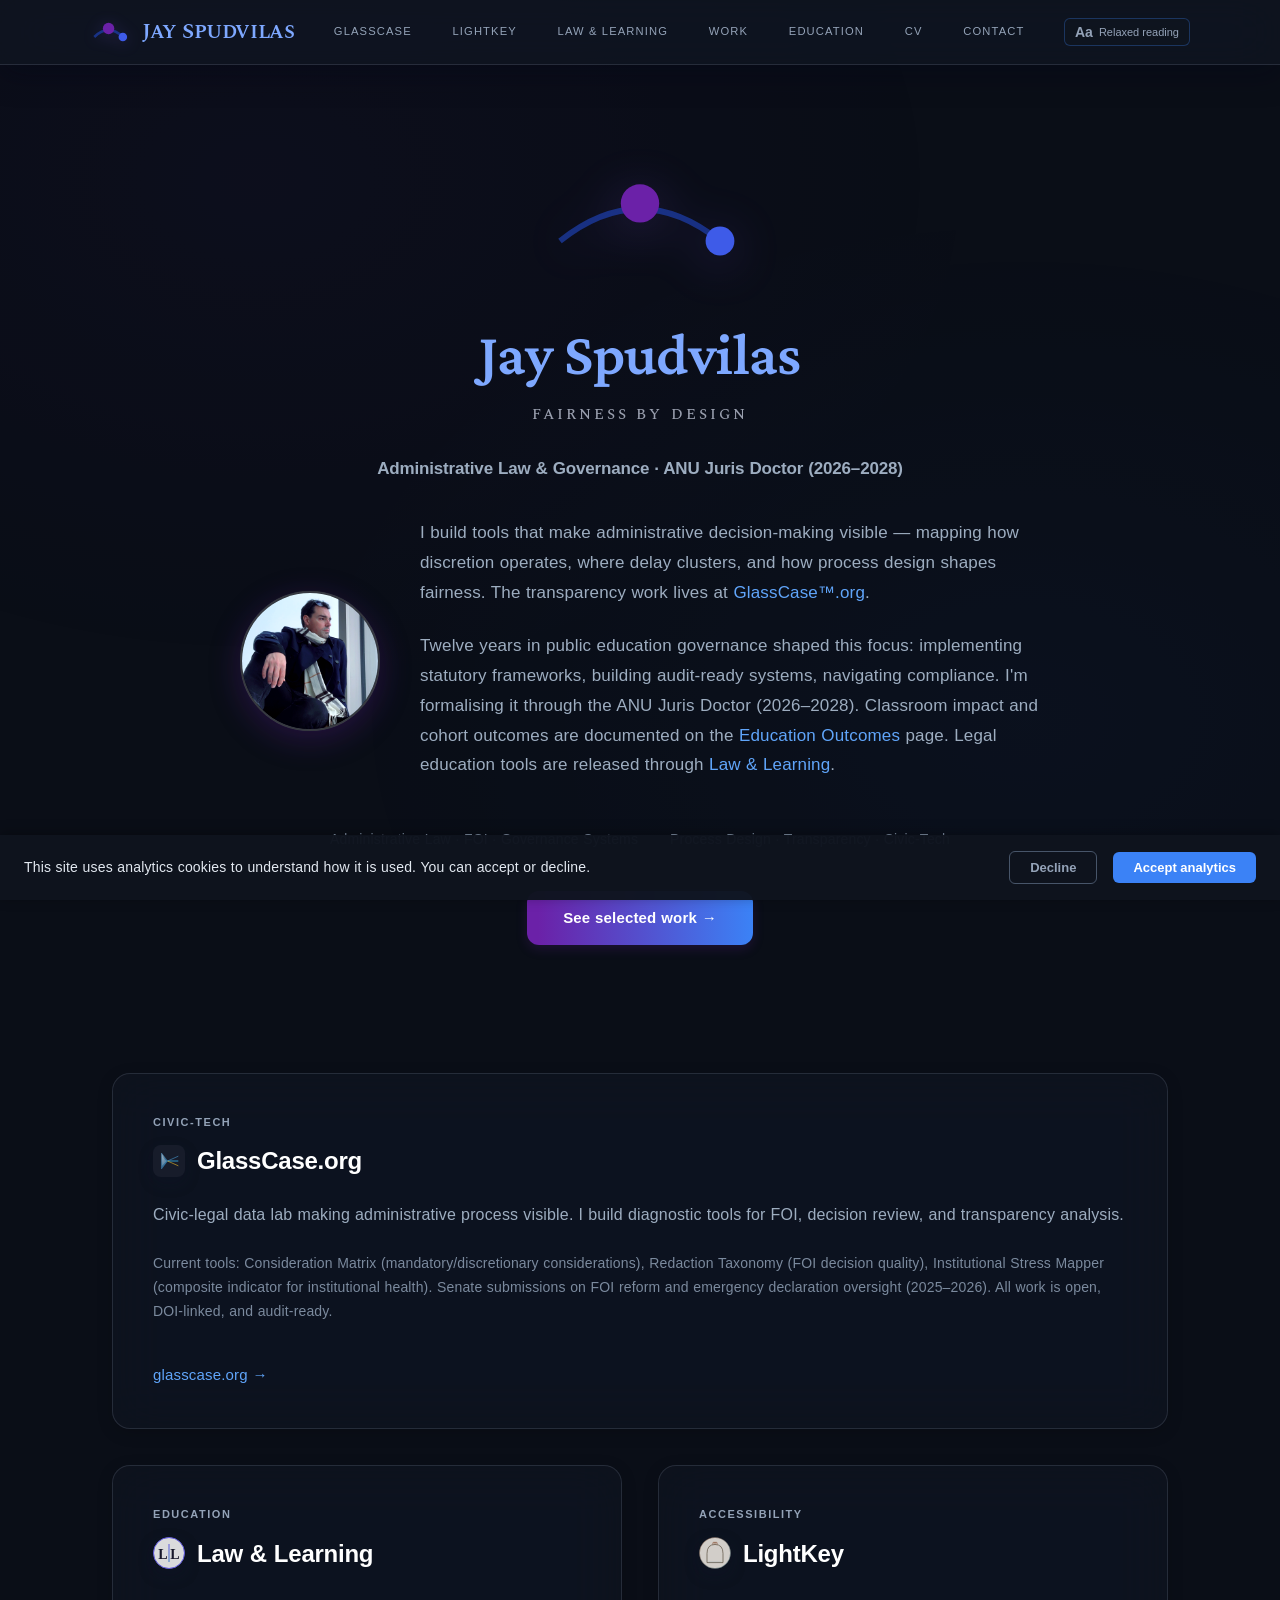
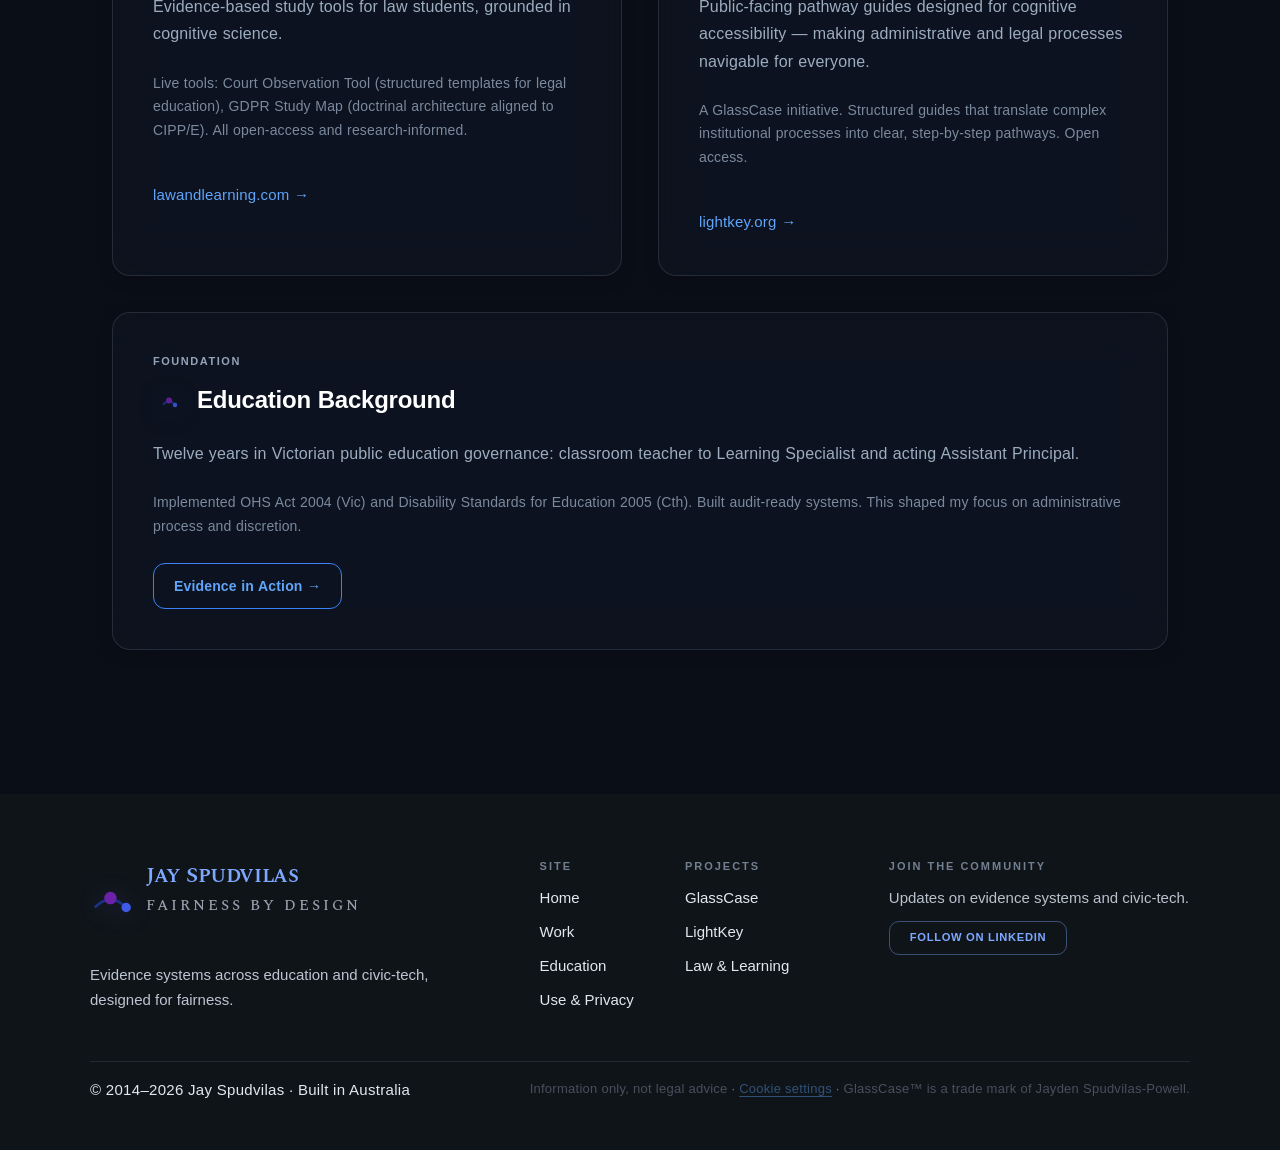
==== index.html @ 3492f4f1 "Add CV page with downloadable PDF New /cv/ page — dark, brand-matched: profile, capability chips, se" ====
<!DOCTYPE html>
<html lang="en-AU">
<head>
<script src="/js/consent-gate.js" defer></script>
<meta charset="UTF-8">
  <meta name="viewport" content="width=device-width, initial-scale=1.0">
  <title>Jay Spudvilas | Fairness by Design</title>
  <meta name="description" content="Jay Spudvilas — Administrative law and governance practitioner. Founder of GlassCase.org and Law & Learning. ANU JD (2026–2028). ORCID 0009-0000-0945-0380.">
  <meta name="keywords" content="Jay Spudvilas, Jayden Spudvilas-Powell, Jayden Leigh Spudvilas-Powell, education leadership, instructional leadership, governance, policy design, administrative law, information law, freedom of information, FOI, evidence systems, GlassCase, Law and Learning, LightKey, ANU JD, Victorian teacher, education reform, compliance systems, public sector integrity, policy implementation, regulatory compliance, legal education, legal design, accountability frameworks, Consideration Matrix, Redaction Taxonomy, Institutional Stress Mapper, Court Observation Tool">
  <meta name="author" content="Jay Spudvilas (Jayden Spudvilas-Powell)">
  <link rel="canonical" href="https://jayspudvilas.com/">
  <meta name="robots" content="index,follow,max-image-preview:large,max-snippet:-1,max-video-preview:-1">
  <link rel="icon" type="image/svg+xml" href="/favicon.svg">
  
  <!-- Open Graph -->
  <meta property="og:type" content="profile">
  <meta property="og:url" content="https://jayspudvilas.com/">
  <meta property="og:title" content="Jay Spudvilas | Fairness by Design">
  <meta property="og:description" content="Administrative law and governance practitioner. Founder of GlassCase.org and Law & Learning. ANU JD (2026–2028).">
  <meta property="og:site_name" content="Jay Spudvilas">
  <meta property="og:locale" content="en_AU">
  <meta property="og:image" content="https://jayspudvilas.com/og-image.png">
  <meta property="og:image:width" content="1200">
  <meta property="og:image:height" content="630">
  <meta property="og:image:alt" content="Jay Spudvilas | Fairness by Design">
  
  <!-- Twitter Card -->
  <meta name="twitter:card" content="summary_large_image">
  <meta name="twitter:url" content="https://jayspudvilas.com/">
  <meta name="twitter:title" content="Jay Spudvilas | Fairness by Design">
  <meta name="twitter:description" content="Administrative law and governance practitioner. Founder of GlassCase.org and Law & Learning. ANU JD (2026–2028).">
  <meta name="twitter:image" content="https://jayspudvilas.com/og-image.png">
  <meta name="twitter:image:alt" content="Jay Spudvilas | Fairness by Design">
  
  <!-- Identity links -->
  <link rel="me" href="https://linkedin.com/in/jayspudvilas">
  <link rel="me" href="https://orcid.org/0009-0000-0945-0380">
  <link rel="me" href="https://github.com/nuncprotunc">
  <link rel="me" href="https://glasscase.org/">
  <link rel="me" href="https://lawandlearning.com/">
  <link rel="me" href="https://lightkey.org/">
  <link rel="me" href="https://bsky.app/profile/glasscase.org">
  <link rel="me" href="https://substack.com/@glasscase">
  <link rel="me" href="https://glasscase.substack.com/">
  
  <!-- Crimson Pro (headings) + Spectral SC (brand mark) -->
  <link rel="preconnect" href="https://fonts.gstatic.com" crossorigin>
  <link rel="preconnect" href="https://fonts.googleapis.com">
  <link rel="preload" as="style" href="https://fonts.googleapis.com/css2?family=Crimson+Pro:wght@500;600;700&display=swap">
  <link rel="stylesheet" href="https://fonts.googleapis.com/css2?family=Crimson+Pro:wght@500;600;700&display=swap" media="print" onload="this.media='all'">
  <noscript><link rel="stylesheet" href="https://fonts.googleapis.com/css2?family=Crimson+Pro:wght@500;600;700&display=swap"></noscript>
  <link rel="preload" as="style" href="https://fonts.googleapis.com/css2?family=Spectral+SC:wght@500;600&display=swap">
  <link rel="stylesheet" href="https://fonts.googleapis.com/css2?family=Spectral+SC:wght@500;600&display=swap" media="print" onload="this.media='all'">
  <noscript><link rel="stylesheet" href="https://fonts.googleapis.com/css2?family=Spectral+SC:wght@500;600&display=swap"></noscript>
  <link rel="stylesheet" href="/css/style.css?v=2026-03-02">
  
  <!-- Structured Data (JSON-LD) -->
  <script type="application/ld+json">
  {
    "@context": "https://schema.org",
    "@type": "Person",
    "name": "Jay Spudvilas",
    "alternateName": ["Jayden Spudvilas-Powell", "Jayden Leigh Spudvilas-Powell"],
    "url": "https://jayspudvilas.com/",
    "email": "jay@jayspudvilas.com",
    "jobTitle": "Administrative Law & Governance Practitioner",
    "description": "Administrative law and governance practitioner. Founder of GlassCase.org (civic transparency tools) and Law & Learning. ANU JD (2026–2028). Twelve years in public education governance.",
    "sameAs": [
      "https://linkedin.com/in/jayspudvilas",
      "https://orcid.org/0009-0000-0945-0380",
      "https://github.com/nuncprotunc",
      "https://glasscase.org/",
      "https://lawandlearning.com/",
      "https://lightkey.org/",
      "https://bsky.app/profile/glasscase.org",
      "https://substack.com/@glasscase",
      "https://glasscase.substack.com/"
    ],
    "alumniOf": {
      "@type": "EducationalOrganization",
      "name": "Australian National University",
      "sameAs": "https://www.anu.edu.au/"
    },
    "knowsAbout": ["Administrative Law", "Information Law", "Freedom of Information", "Education Policy", "Governance and Regulation", "Public Sector Integrity", "Policy Implementation", "Evidence Systems", "Instructional Leadership", "Regulatory Compliance", "Civic Technology", "Legal Education", "Legal Design", "Accountability Frameworks"]
  }
  </script>
  <script type="application/ld+json">
  {
    "@context": "https://schema.org",
    "@graph": [
      {
        "@type": "WebSite",
        "@id": "https://jayspudvilas.com/#website",
        "url": "https://jayspudvilas.com/",
        "name": "Jay Spudvilas",
        "inLanguage": "en-AU"
      },
      {
        "@type": "WebPage",
        "@id": "https://jayspudvilas.com/#webpage",
        "url": "https://jayspudvilas.com/",
        "name": "Jay Spudvilas | Fairness by Design",
        "description": "Jay Spudvilas (Jayden Spudvilas-Powell) — administrative law and governance practitioner. Founder of GlassCase and Law & Learning.",
        "isPartOf": {
          "@id": "https://jayspudvilas.com/#website"
        },
        "inLanguage": "en-AU",
        "about": {
          "@type": "Person",
          "name": "Jay Spudvilas",
          "alternateName": ["Jayden Spudvilas-Powell", "Jayden Leigh Spudvilas-Powell"],
          "url": "https://jayspudvilas.com/"
        }
      }
    ]
  }
  </script>
  
  <style>
    :root {
      color-scheme: dark;
      
      /* Premium colour palette */
      --purple-deep: #6b21a8;
      --purple-medium: #8b5cf6;
      --purple-light: #a78bfa;
      --purple-muted: #c4b5fd;
      --purple-glow: rgba(139, 92, 246, 0.24);

      --blue-deep: #1e40af;
      --blue-medium: #3b82f6;
      --blue-bright: #60a5fa;
      --blue-light: #93c5fd;
      --blue-glow: rgba(59, 130, 246, 0.18);

      /* Soft serif for display headings; body stays Inter */
      --font-display: 'Crimson Pro', Georgia, 'Times New Roman', serif;
      
      --bg-base: #0a0e17;
      --bg-elevated: #0f1419;
      --bg-card: #111621;
      --bg-glass: rgba(17, 22, 33, 0.6);
      
      --text-primary: #f8fafc;
      --text-secondary: #e2e8f0;
      --text-tertiary: #cbd5e1;
      --text-muted: #94a3b8;
      
      --gradient-primary: linear-gradient(135deg, #6b21a8 0%, #3b82f6 100%);
      --gradient-mesh: radial-gradient(ellipse at 20% 20%, rgba(107, 33, 168, 0.07) 0%, transparent 50%),
                       radial-gradient(ellipse at 80% 80%, rgba(59, 130, 246, 0.06) 0%, transparent 50%);
      
      --shadow-sm: 0 2px 8px rgba(0, 0, 0, 0.12);
      --shadow-md: 0 4px 16px rgba(0, 0, 0, 0.16);
      --shadow-lg: 0 8px 32px rgba(0, 0, 0, 0.24);
      --shadow-xl: 0 16px 48px rgba(0, 0, 0, 0.32);
      
      --transition-swift: 150ms cubic-bezier(0.4, 0, 0.2, 1);
      --transition-smooth: 250ms cubic-bezier(0.4, 0, 0.2, 1);
      --transition-elegant: 400ms cubic-bezier(0.4, 0, 0.2, 1);

      --space-xs: 0.5rem;
      --space-sm: 0.75rem;
      --space-md: 1rem;
      --space-lg: 1.5rem;
      --space-xl: 2rem;
      --space-2xl: 3rem;
      --space-3xl: 4rem;

      --border-medium: 1px solid rgba(148, 163, 184, 0.18);
      
      /* Reading mode variables */
      --lh-body: 1.6;
      --ls-body: 0.01em;
      --ws-body: 0.03em;
    }
    
    body.reading-relaxed {
      --lh-body: 2.2;
      --ls-body: 0.08em;
      --ws-body: 0.12em;
    }

    * {
      margin: 0;
      padding: 0;
      box-sizing: border-box;
    }

    html {
      scroll-behavior: smooth;
    }

    body {
      font-family: Inter, -apple-system, BlinkMacSystemFont, sans-serif;
      background: var(--bg-base);
      color: var(--text-primary);
      line-height: var(--lh-body);
      letter-spacing: var(--ls-body);
      word-spacing: var(--ws-body);
      position: relative;
      overflow-x: hidden;
      transition: line-height 0.3s ease, letter-spacing 0.3s ease, word-spacing 0.3s ease;
    }

    a {
      color: var(--blue-bright);
      text-decoration: underline;
      text-decoration-color: transparent;
      text-decoration-thickness: 1px;
      text-underline-offset: 3px;
      transition: all var(--transition-smooth);
      text-decoration-skip-ink: auto;
    }

    a:hover {
      color: var(--blue-light);
      text-decoration-color: var(--blue-bright);
    }

    /* Static gradient mesh background — calm, no motion */
    body::before {
      content: '';
      position: fixed;
      top: 0;
      left: 0;
      right: 0;
      bottom: 0;
      background: var(--gradient-mesh);
      opacity: 0.55;
      pointer-events: none;
      z-index: -1;
    }

    .header {
      padding: var(--space-sm) var(--space-lg);
      background: rgba(17, 22, 33, 0.75);
      -webkit-backdrop-filter: blur(24px) saturate(180%);
      backdrop-filter: blur(24px) saturate(180%);
      border-bottom: var(--border-medium);
      position: sticky;
      top: 0;
      z-index: 100;
      box-shadow: 0 10px 30px rgba(2, 6, 23, 0.35);
      animation: slideDown var(--transition-elegant);
    }

    .header-inner {
      max-width: 1100px;
      margin: 0 auto;
      display: flex;
      flex-wrap: wrap;
      align-items: center;
      justify-content: space-between;
      gap: var(--space-sm);
      row-gap: var(--space-sm);
    }

    @keyframes slideDown {
      from { transform: translateY(-100%); opacity: 0; }
      to { transform: translateY(0); opacity: 1; }
    }

    .logo-area {
      display: flex;
      align-items: center;
      gap: var(--space-sm);
    }

    .logo-link {
      display: inline-flex;
      align-items: center;
      gap: var(--space-sm);
      text-decoration: none;
      color: inherit;
    }

    .logo-area svg {
      width: 40px;
      height: 40px;
      filter: drop-shadow(0 2px 8px var(--purple-glow));
      transition: transform var(--transition-smooth);
    }

    .logo-area:hover svg {
      transform: scale(1.05) rotate(5deg);
    }

    .logo-text {
      font-family: 'Spectral SC', 'Spectral', Georgia, serif;
      font-size: 1.375rem;
      font-style: normal;
      font-weight: 600;
      color: #7EA8FF;
      letter-spacing: -0.02em;
    }

    .global-nav {
      display: flex;
      align-items: center;
      justify-content: flex-end;
      gap: clamp(0.5rem, 2vw, 1.25rem);
      font-size: clamp(0.72rem, 2.8vw, 0.875rem);
      letter-spacing: 0.08em;
      text-transform: uppercase;
    }

    .global-nav__link {
      position: relative;
      color: var(--text-muted);
      text-decoration: none;
      padding: 0.35rem 0.65rem;
      font-size: 0.7rem;
      border-radius: var(--radius-sm);
      transition: all var(--transition-swift);
      white-space: nowrap;
    }

    .global-nav__link:hover {
      color: var(--text-secondary);
      background: rgba(59, 130, 246, 0.08);
      text-decoration: none;
    }

    .global-nav__link[aria-current="page"],
    .global-nav__link--active {
      color: var(--text-primary);
      background: rgba(59, 130, 246, 0.12);
      border-bottom: 2px solid var(--blue-medium);
      padding-bottom: 0.25rem;
    }

    /* Relaxed reading toggle button */
    .js-reading-toggle {
      display: flex;
      align-items: center;
      gap: 6px;
      font-family: Inter, -apple-system, BlinkMacSystemFont, sans-serif;
      font-size: 11px;
      font-weight: 500;
      color: var(--text-muted);
      background: rgba(17, 22, 33, 0.6);
      border: 1px solid rgba(59, 130, 246, 0.3);
      border-radius: 6px;
      padding: 5px 10px;
      cursor: pointer;
      transition: border-color 0.2s ease, color 0.2s ease, background 0.2s ease;
      white-space: nowrap;
    }

    .js-reading-toggle:hover {
      border-color: var(--blue-medium);
      color: var(--blue-bright);
      background: rgba(59, 130, 246, 0.1);
    }

    .js-reading-toggle:focus-visible {
      outline: 2px solid var(--blue-medium);
      outline-offset: 2px;
    }

    .js-reading-toggle[aria-pressed="true"] {
      background: rgba(59, 130, 246, 0.15);
      border-color: var(--blue-medium);
      color: var(--blue-light);
    }

    .js-reading-toggle .toggle-icon {
      font-size: 14px;
      font-weight: 600;
    }

    /* Mobile hamburger menu */
    .mobile-menu-button {
      display: none;
    }

    @media (max-width: 720px) {
      .header {
        padding: var(--space-sm) var(--space-md);
      }

      .header-inner {
        flex-direction: row;
        align-items: center;
        justify-content: space-between;
        gap: var(--space-sm);
      }

      .logo-area {
        justify-content: flex-start;
      }
      
      .js-reading-toggle {
        display: none !important;
      }

      .mobile-menu-button {
        display: flex;
        flex-direction: column;
        justify-content: space-around;
        width: 24px;
        height: 24px;
        background: transparent;
        border: none;
        cursor: pointer;
        padding: 0;
        z-index: 101;
      }

      .mobile-menu-button span {
        width: 24px;
        height: 2px;
        background: #7B8A9E;
        border-radius: 2px;
        transition: all 0.3s ease;
        transform-origin: center;
      }

      .mobile-menu-button[aria-expanded="true"] span:nth-child(1) {
        transform: rotate(45deg) translate(5px, 5px);
      }

      .mobile-menu-button[aria-expanded="true"] span:nth-child(2) {
        opacity: 0;
      }

      .mobile-menu-button[aria-expanded="true"] span:nth-child(3) {
        transform: rotate(-45deg) translate(7px, -6px);
      }

      .global-nav {
        display: none !important;
      }

      .mobile-menu {
        position: fixed;
        top: 0;
        left: -320px;
        width: 300px;
        height: 100vh;
        background: #0f172a;
        border-right: 1px solid rgba(59, 130, 246, 0.25);
        box-shadow: 4px 0 24px rgba(0, 0, 0, 0.4);
        transition: left 0.3s cubic-bezier(0.4, 0, 0.2, 1);
        z-index: 100;
        padding: 80px 32px 32px;
        overflow-y: auto;
      }

      .mobile-menu::before {
        content: '';
        position: absolute;
        top: 0;
        left: 0;
        right: 0;
        bottom: 0;
        background: linear-gradient(135deg, rgba(107, 33, 168, 0.06) 0%, transparent 50%, rgba(59, 130, 246, 0.04) 100%);
        pointer-events: none;
      }

      .mobile-menu::after {
        content: '';
        position: absolute;
        top: 0;
        right: 0;
        width: 1px;
        height: 100%;
        background: linear-gradient(180deg, #60a5fa 0%, transparent 50%, #60a5fa 100%);
        opacity: 0.3;
      }

      .mobile-menu.active {
        left: 0;
      }

      .mobile-menu-header {
        margin-bottom: 2rem;
        padding-bottom: 1.5rem;
        text-align: center;
      }

      .mobile-menu-title {
        font-family: 'Spectral SC', 'Spectral', Georgia, serif;
        font-size: 1.75rem;
        color: #8093FF;
        margin: 0 0 0.5rem 0;
        text-shadow: 0 2px 8px rgba(96, 165, 250, 0.3);
        text-align: center;
      }

      .mobile-menu-subtitle {
        font-family: 'Spectral SC', 'Spectral', Georgia, serif;
        font-size: 0.75rem;
        color: #B3B9C9;
        font-weight: 500;
        letter-spacing: 0.24em;
        text-transform: uppercase;
        margin: 0;
        text-align: center;
      }

      .mobile-menu nav {
        display: flex;
        flex-direction: column;
        gap: 0.75rem;
      }

      .mobile-menu a {
        color: #E8F4F8;
        text-decoration: none;
        font-size: 1rem;
        font-weight: 500;
        padding: 1rem 1.25rem 1rem 2.25rem;
        border-radius: 12px;
        transition: all 0.3s cubic-bezier(0.4, 0, 0.2, 1);
        position: relative;
        overflow: hidden;
        border: 1px solid transparent;
      }

      .mobile-menu a:hover {
        color: #60a5fa;
        background: rgba(59, 130, 246, 0.12);
        transform: translateX(8px);
        border-color: rgba(59, 130, 246, 0.3);
        box-shadow: 0 4px 12px rgba(96, 165, 250, 0.2);
      }

      .mobile-menu a.active {
        background: transparent;
        color: #60a5fa;
        border-color: transparent;
        box-shadow: none;
      }

      .mobile-menu a.active::after {
        content: '▶';
        position: absolute;
        left: 0.9rem;
        top: 50%;
        transform: translateY(-50%);
        font-size: 0.75rem;
        color: #60a5fa;
        opacity: 0.9;
      }

      .mobile-menu-overlay {
        position: fixed;
        top: 0;
        left: 0;
        width: 100vw;
        height: 100vh;
        background: rgba(0, 0, 0, 0.6);
        -webkit-backdrop-filter: blur(4px);
        backdrop-filter: blur(4px);
        opacity: 0;
        visibility: hidden;
        transition: opacity 0.3s ease, visibility 0.3s ease;
        z-index: 99;
      }

      .mobile-menu-overlay.active {
        opacity: 1;
        visibility: visible;
      }
    }

    @media (min-width: 721px) {
      .mobile-menu-button { display: none !important; }
      .mobile-menu, .mobile-menu-overlay { display: none !important; }
    }

    .hero {
      max-width: 900px;
      margin: 0 auto;
      padding: 4.5rem 2rem 4rem;
      text-align: center;
    }

    .hero-logo {
      margin: 0 auto 2.5rem;
      max-width: 320px;
      display: block;
      filter: drop-shadow(0 8px 24px var(--purple-glow));
      animation: fadeIn var(--transition-elegant);
    }

    @keyframes fadeIn {
      from { opacity: 0; transform: scale(0.96); }
      to { opacity: 1; transform: scale(1); }
    }

    .hero-name {
      font-family: var(--font-display);
      font-size: clamp(2.5rem, 6vw, 3.75rem);
      font-weight: 600;
      font-style: normal;
      color: #7EA8FF;
      margin-bottom: 1rem;
      letter-spacing: -0.01em;
      line-height: 1.1;
    }

    .hero-tagline {
      font-family: 'Spectral SC', 'Spectral', Georgia, serif;
      font-size: 0.9375rem;
      color: #B3B9C9;
      opacity: 0.85;
      text-transform: uppercase;
      letter-spacing: 3px;
      font-weight: 500;
      margin-bottom: 1.75rem;
    }

    .hero-subtitle {
      font-size: 1.0625rem;
      font-weight: 600;
      color: #9DADC0;
      margin-bottom: 2.25rem;
      letter-spacing: -0.01em;
    }

    .hero-description {
      font-size: 1.0625rem;
      color: #9DADC0;
      line-height: 1.75;
      margin-bottom: 1.5rem;
      max-width: 720px;
      margin-left: auto;
      margin-right: auto;
    }

    .hero-description a {
      color: #60a5fa;
      text-decoration: none;
      border-bottom: 1px solid transparent;
      transition: border-color 0.2s;
    }

    .hero-description a:hover {
      border-bottom-color: #60a5fa;
    }

    .hero-bio {
      display: flex;
      align-items: center;
      gap: 2.5rem;
      max-width: 800px;
      margin: 0 auto 1.5rem;
      text-align: left;
    }

    .hero-portrait {
      width: 140px;
      height: 140px;
      border-radius: 50%;
      object-fit: cover;
      flex-shrink: 0;
      box-shadow: 0 8px 32px rgba(107, 33, 168, 0.25);
      border: 2px solid rgba(255, 255, 255, 0.18);
      filter: brightness(1.12) contrast(1.05);
    }

    .hero-bio-text {
      flex: 1;
    }

    .hero-bio-text .hero-description {
      margin-left: 0;
      margin-right: 0;
      max-width: none;
    }

    @media (max-width: 600px) {
      .hero-bio {
        flex-direction: column;
        align-items: center;
        text-align: center;
      }
      .hero-portrait {
        width: 120px;
        height: 120px;
      }
      .hero-bio-text .hero-description {
        margin-left: auto;
        margin-right: auto;
      }
    }

    .specialties {
      display: flex;
      justify-content: center;
      gap: 2rem;
      flex-wrap: wrap;
      font-size: 0.875rem;
      color: #7B8A9E;
      margin-bottom: 2.5rem;
      font-weight: 500;
    }

    .btn {
      display: inline-block;
      padding: 0.9375rem 2.25rem;
      border-radius: 12px;
      font-weight: 600;
      font-size: 0.9375rem;
      text-decoration: none;
      transition: all 0.3s;
      border: none;
      cursor: pointer;
    }

    .btn-primary {
      background: linear-gradient(90deg, #6b21a8 5%, #3b82f6 100%);
      color: white;
      box-shadow: 0 4px 12px rgba(107, 33, 168, 0.2);
    }

    .btn-primary:hover {
      transform: translateY(-2px);
      box-shadow: 0 8px 24px rgba(107, 33, 168, 0.3);
    }

    .btn-secondary {
      background: transparent;
      border: 1.5px solid #3b82f6;
      color: #60a5fa;
      padding: 0.875rem 2rem;
    }

    .btn-secondary:hover {
      background: rgba(59, 130, 246, 0.1);
      border-color: #60a5fa;
    }

    .btn-row {
      display: flex;
      gap: 0.5rem;
      flex-wrap: nowrap;
      align-items: center;
    }

    .btn-compact {
      font-size: 0.875rem;
      padding: 0.7rem 1.25rem;
    }

    @media (max-width: 520px) {
      .btn-row { flex-wrap: wrap; }
    }

    .cards {
      max-width: 1120px;
      margin: 0 auto;
      padding: 4rem 2rem 5rem;
      display: grid;
      grid-template-columns: repeat(auto-fit, minmax(360px, 1fr));
      gap: 2.25rem;
    }

    .card {
      background: var(--bg-glass);
      -webkit-backdrop-filter: blur(24px) saturate(180%);
      backdrop-filter: blur(24px) saturate(180%);
      border: 1px solid rgba(148, 163, 184, 0.18);
      border-radius: 18px;
      padding: 2.5rem;
      box-shadow: var(--shadow-md);
      position: relative;
      overflow: hidden;
      transition: all var(--transition-smooth);
    }

    .card::before {
      content: '';
      position: absolute;
      top: 0;
      left: 0;
      right: 0;
      height: 2px;
      background: var(--gradient-primary);
      opacity: 0;
      transition: opacity var(--transition-smooth);
    }

    .card:hover {
      transform: translateY(-3px);
      box-shadow: var(--shadow-lg), 0 0 24px rgba(139, 92, 246, 0.12);
      border-color: rgba(139, 92, 246, 0.28);
    }

    .card:hover::before {
      opacity: 1;
    }

    .card-header {
      display: flex;
      justify-content: space-between;
      align-items: flex-start;
      margin-bottom: 1.5rem;
      gap: 1rem;
    }

    .card-title {
      font-size: 1.5rem;
      font-weight: 700;
      color: #fff;
      line-height: 1.3;
      letter-spacing: -0.01em;
    }

    .card-title-group {
      display: flex;
      align-items: center;
      gap: 0.75rem;
    }

    .card-icon {
      width: 32px;
      height: 32px;
      border-radius: 8px;
      box-shadow: 0 6px 16px rgba(15, 23, 42, 0.35);
      opacity: 0.85;
    }

    /* Section eyebrow — quiet wayfinding label above each card heading */
    .card-eyebrow {
      font-family: Inter, -apple-system, BlinkMacSystemFont, sans-serif;
      font-size: 0.6875rem;
      font-weight: 600;
      text-transform: uppercase;
      letter-spacing: 0.14em;
      color: var(--text-muted);
      margin-bottom: 0.85rem;
    }

    .cards .card:first-child {
      grid-column: 1 / -1;
    }

    .card-content {
      color: #9DADC0;
      font-size: 1rem;
      line-height: 1.7;
      margin-bottom: 1.5rem;
    }

    .card-meta {
      color: #7B8A9E;
      font-size: 0.875rem;
      line-height: 1.7;
      margin-bottom: 1.5rem;
    }

    .card-link {
      color: #60a5fa;
      text-decoration: none;
      font-size: 0.9375rem;
      font-weight: 500;
      display: inline-block;
      margin-top: 1rem;
      transition: color 0.2s;
    }

    .card-link:hover {
      color: #93c5fd;
    }

    .site-header {
      position: sticky;
      top: 0;
      z-index: 100;
      height: auto;
      display: flex;
      align-items: center;
      justify-content: space-between;
      gap: clamp(8px, 1.2vw, 12px);
      padding-block: 14px;
      padding-inline: clamp(12px, 3vw, 32px);
      background: #111621;
      border-bottom: 1px solid var(--border-hairline);
      box-shadow: 0 4px 12px rgba(0,0,0,0.3);
      -webkit-backdrop-filter: saturate(130%) blur(10px);
      backdrop-filter: saturate(130%) blur(10px);
      flex-wrap: wrap;
    }

    .footer {
      padding: var(--space-3xl) var(--space-xl) var(--space-2xl);
      text-align: center;
      background: var(--bg-elevated);
      margin-top: var(--space-3xl);
      position: relative;
    }

    /* footer top-edge glow removed — calmer divider */

    .footer-links {
      display: flex;
      justify-content: center;
      gap: var(--space-xl);
      flex-wrap: wrap;
      margin-bottom: var(--space-lg);
    }

    .footer-links a {
      color: var(--blue-bright);
      font-size: 0.9375rem;
      font-weight: 600;
      transition: all var(--transition-smooth);
    }

    .footer-links a:hover {
      color: var(--blue-light);
      transform: translateY(-2px);
      text-decoration-color: var(--blue-light);
    }

    .footer-attribution {
      color: var(--text-secondary);
      font-size: 0.9375rem;
      margin-bottom: var(--space-sm);
      letter-spacing: 0.02em;
    }

    .footer-meta {
      color: var(--text-muted);
      font-size: 0.832rem;
      margin-bottom: var(--space-sm);
      letter-spacing: 0.02em;
    }

    .footer-layout {
      max-width: 1100px;
      margin: 0 auto;
      display: grid;
      grid-template-columns: minmax(0, 2fr) minmax(0, 1.5fr) minmax(0, 1.5fr);
      gap: var(--space-2xl);
      text-align: left;
      align-items: flex-start;
    }

    .footer-brand {
      display: flex;
      flex-direction: column;
      gap: var(--space-md);
    }

    .footer-brand p {
      font-size: 0.9375rem;
      color: var(--text-tertiary);
      line-height: 1.7;
      max-width: 28rem;
      opacity: 0.92;
    }

    .footer-logo {
      display: inline-flex;
      align-items: center;
      gap: var(--space-sm);
      text-decoration: none;
      color: inherit;
    }

    .footer-logo svg {
      width: 44px;
      height: 44px;
      filter: drop-shadow(0 3px 12px var(--purple-glow));
      transition: transform var(--transition-smooth), filter var(--transition-smooth);
    }

    .footer-logo:hover svg {
      transform: scale(1.05) rotate(3deg);
      filter: drop-shadow(0 4px 16px var(--purple-glow));
    }

    .footer-links-group {
      display: flex;
      gap: clamp(2rem, 4vw, 3.5rem);
      justify-content: flex-start;
    }

    .footer-column {
      display: flex;
      flex-direction: column;
      gap: 0.625rem;
    }

    .footer-heading {
      font-size: 0.6875rem;
      font-weight: 800;
      text-transform: uppercase;
      letter-spacing: 0.18em;
      color: var(--text-muted);
      margin-bottom: 0;
      opacity: 0.75;
    }

    .footer-column a {
      color: var(--text-secondary);
      font-size: 0.9375rem;
      font-weight: 500;
      text-decoration: none;
      transition: all var(--transition-smooth);
      position: relative;
      display: inline-block;
      width: fit-content;
    }

    .footer-column a::after {
      content: '';
      position: absolute;
      bottom: -2px;
      left: 0;
      width: 0;
      height: 1px;
      background: var(--blue-bright);
      transition: width var(--transition-smooth);
    }

    .footer-column a:hover {
      color: var(--blue-bright);
      transform: translateX(2px);
    }

    .footer-column a:hover::after {
      width: 100%;
    }

    .footer-cta {
      font-size: 0.875rem;
      color: var(--text-tertiary);
      display: flex;
      flex-direction: column;
      gap: 0.625rem;
      text-align: left;
    }

    .footer-cta > p {
      line-height: 1.65;
      font-size: 0.9375rem;
      opacity: 0.9;
      margin: 0;
    }

    .footer-cta-button {
      display: inline-flex;
      align-items: center;
      justify-content: center;
      padding: 0.45rem 1.25rem;
      border-radius: 10px;
      background: transparent;
      border: 1px solid rgba(126, 168, 255, 0.4);
      color: #7EA8FF;
      font-size: 0.7rem;
      font-weight: 600;
      letter-spacing: 0.06em;
      text-transform: uppercase;
      text-decoration: none;
      transition: border-color var(--transition-smooth), background var(--transition-smooth);
      width: fit-content;
    }

    .footer-cta-button:hover {
      border-color: #7EA8FF;
      background: rgba(126, 168, 255, 0.08);
    }

    .footer-legal-note {
      font-size: 0.8125rem;
      color: var(--text-muted);
      line-height: 1.6;
      max-width: 28rem;
      opacity: 0.75;
    }

    .footer-bottom {
      max-width: 1100px;
      margin: var(--space-2xl) auto 0;
      padding-top: var(--space-md);
      border-top: 1px solid rgba(148, 163, 184, 0.15);
      display: flex;
      flex-wrap: wrap;
      gap: var(--space-xs);
      justify-content: space-between;
      align-items: center;
      text-align: left;
    }

    .footer-bottom .footer-attribution {
      margin-bottom: 0;
    }

    .footer-bottom .footer-meta {
      margin-bottom: 0;
      opacity: 0.7;
    }

    @media (max-width: 960px) {
      .footer-layout {
        grid-template-columns: minmax(0, 1fr);
        gap: var(--space-2xl);
      }

      .footer-links-group {
        justify-content: flex-start;
      }

      .footer-bottom {
        flex-direction: column;
        align-items: flex-start;
      }
    }

    @media (max-width: 768px) {
      .hero-name {
        font-size: 2.75rem;
      }
      
      .cards {
        grid-template-columns: 1fr;
      }

      .specialties {
        gap: 1.25rem;
        font-size: 0.8125rem;
      }

      .header {
        flex-direction: column;
        gap: 1rem;
        text-align: center;
      }
      .logo-area { justify-content: center; margin: 0 auto; }
      .header-pill { display: none; }

      .card-header {
        flex-direction: column;
        align-items: flex-start;
      }
    }
  </style>
</head>
<body>

<div id="js-header"></div>

<main class="hero">
  <!-- Hero logo - two circles with single upward arc -->
  <svg class="hero-logo" viewBox="0 0 400 180">
    <!-- Single upward arc (NOT S-curve) -->
    <path d="M 100 130 Q 200 50, 300 130" 
          stroke="#1e40af" 
          stroke-width="7" 
          fill="none" 
          opacity="0.7"/>
    
    <!-- Purple circle (larger, at peak) -->
    <circle cx="200" cy="83" r="24" fill="#6b21a8"/>
    
    <!-- Blue circle (smaller, at right) -->
    <circle cx="300" cy="130" r="18" fill="#3E5BE8"/>
  </svg>

  <h1 class="hero-name">Jay Spudvilas</h1>
  <div class="hero-tagline">FAIRNESS BY DESIGN</div>
  <p class="hero-subtitle">Administrative Law &amp; Governance · ANU Juris Doctor (2026–2028)</p>

  <div class="hero-bio">
    <img src="/portrait.png" alt="Jay Spudvilas" class="hero-portrait" loading="eager" decoding="async">
    <div class="hero-bio-text">
  <p class="hero-description">
    I build tools that make administrative decision-making visible — mapping how discretion operates, where delay clusters, and how process design shapes fairness. The transparency work lives at <a href="https://glasscase.org">GlassCase™.org</a>.
  </p>
  
  <p class="hero-description">
    Twelve years in public education governance shaped this focus: implementing statutory frameworks, building audit-ready systems, navigating compliance. I'm formalising it through the ANU Juris Doctor (2026–2028). Classroom impact and cohort outcomes are documented on the <a href="/education/">Education Outcomes</a> page. Legal education tools are released through <a href="https://lawandlearning.com">Law &amp; Learning</a>.
  </p>
    </div>
  </div>

  <div class="specialties">
    <span>Administrative Law · FOI · Governance Systems</span>
    <span>Process Design · Transparency · Civic-Tech</span>
  </div>

  <a href="/work/" class="btn btn-primary">See selected work →</a>

</main>

<section class="cards">
  <div class="card">
    <div class="card-eyebrow">Civic-Tech</div>
    <div class="card-header">
      <div class="card-title-group">
        <img src="glasscase-favicon-64.svg" alt="GlassCase mark" class="card-icon" loading="lazy" decoding="async">
        <h2 class="card-title">GlassCase.org</h2>
      </div>
    </div>
    <p class="card-content">
      Civic-legal data lab making administrative process visible. I build diagnostic tools for FOI, decision review, and transparency analysis.
    </p>
    <p class="card-meta">
      Current tools: Consideration Matrix (mandatory/discretionary considerations), Redaction Taxonomy (FOI decision quality), Institutional Stress Mapper (composite indicator for institutional health). Senate submissions on FOI reform and emergency declaration oversight (2025–2026). All work is open, DOI-linked, and audit-ready.
    </p>
    <a href="https://glasscase.org" class="card-link">glasscase.org →</a>
  </div>

  <div class="card">
    <div class="card-eyebrow">Education</div>
    <div class="card-header">
      <div class="card-title-group">
        <img src="lawandlearning-favicon-64.svg" alt="Law &amp; Learning mark" class="card-icon" loading="lazy" decoding="async">
        <h2 class="card-title">Law &amp; Learning</h2>
      </div>
    </div>
    <p class="card-content">
      Evidence-based study tools for law students, grounded in cognitive science.
    </p>
    <p class="card-meta">
      Live tools: Court Observation Tool (structured templates for legal education), GDPR Study Map (doctrinal architecture aligned to CIPP/E). All open-access and research-informed.
    </p>
    <a href="https://lawandlearning.com" class="card-link">lawandlearning.com →</a>
  </div>

  <div class="card">
    <div class="card-eyebrow">Accessibility</div>
    <div class="card-header">
      <div class="card-title-group">
        <svg width="32" height="32" viewBox="0 0 300 300" fill="none" xmlns="http://www.w3.org/2000/svg" class="card-icon lk-card-icon" aria-hidden="true">
          <defs><linearGradient id="lk-ci-ring" x1="0%" y1="0%" x2="100%" y2="100%"><stop offset="0%" stop-color="#9A5530"/><stop offset="100%" stop-color="#3D7A8A"/></linearGradient></defs>
          <circle cx="150" cy="150" r="146" fill="#F5F0E8" stroke="url(#lk-ci-ring)" stroke-width="4"/>
          <path d="M 75 240 L 75 155 Q 75 70 150 70 Q 225 70 225 155 L 225 240" stroke="#5C4D3A" stroke-width="6" fill="#F5F0E8"/>
          <path d="M 128 70 L 132 50 L 168 50 L 172 70" stroke="#9A5530" stroke-width="5" fill="rgba(154,85,48,0.15)"/>
          <circle cx="150" cy="54" r="5" fill="#9A5530"/>
          <line x1="150" y1="59" x2="150" y2="68" stroke="#9A5530" stroke-width="3"/>
          <line x1="75" y1="240" x2="225" y2="240" stroke="#5C4D3A" stroke-width="6"/>
          <line x1="90" y1="234" x2="210" y2="234" stroke="#3D7A8A" stroke-width="3" opacity="0.5"/>
        </svg>
        <h2 class="card-title">LightKey</h2>
      </div>
    </div>
    <p class="card-content">
      Public-facing pathway guides designed for cognitive accessibility — making administrative and legal processes navigable for everyone.
    </p>
    <p class="card-meta">
      A GlassCase initiative. Structured guides that translate complex institutional processes into clear, step-by-step pathways. Open access.
    </p>
    <a href="https://lightkey.org" class="card-link" target="_blank" rel="noopener">lightkey.org →</a>
  </div>

  <div class="card" style="grid-column: 1 / -1;">
    <div class="card-eyebrow">Foundation</div>
    <div class="card-header">
      <div class="card-title-group">
        <img src="jayspudvilas-favicon-64.svg" alt="Jay Spudvilas mark" class="card-icon" loading="lazy" decoding="async">
        <h2 class="card-title">Education Background</h2>
      </div>
    </div>
    <p class="card-content">
      Twelve years in Victorian public education governance: classroom teacher to Learning Specialist and acting Assistant Principal.
    </p>
    <p class="card-meta">
      Implemented OHS Act 2004 (Vic) and Disability Standards for Education 2005 (Cth). Built audit-ready systems. This shaped my focus on administrative process and discretion.
    </p>
    <div class="btn-row">
      <a href="/education/" class="btn btn-secondary btn-compact">Evidence in Action →</a>
    </div>
  </div>
</section>

<div id="js-footer"></div>

<script src="/js/components.js?v=20260521d"></script>

</body>
</html>
---- css/style.css ----
/* Shared chrome hardening for jayspudvilas.com
   Purpose: prevent page-level typography / root font-size changes from affecting shared header/footer/mobile chrome.
*/

.header,
.footer,
.mobile-menu {
  font-family: Inter, -apple-system, BlinkMacSystemFont, sans-serif !important;
  font-size: 16px !important;
  line-height: 1.6 !important;
  letter-spacing: 0 !important;
  word-spacing: 0 !important;
}

/* Freeze spacing tokens inside chrome to px so rem/root font-size changes cannot drift layout */
.header,
.footer,
.mobile-menu {
  --space-xs: 8px;
  --space-sm: 12px;
  --space-md: 16px;
  --space-lg: 24px;
  --space-xl: 32px;
  --space-2xl: 48px;
  --space-3xl: 64px;
}

.header-inner,
.footer-layout,
.footer-bottom {
  max-width: 1100px;
  margin-left: auto;
  margin-right: auto;
}

.global-nav__link {
  font-size: 11.2px !important;
}

.logo-text {
  font-size: 22px !important;
}

.js-reading-toggle {
  font-size: 11px !important;
}

.mobile-menu-header {
  margin-bottom: 32px;
  padding-bottom: 24px;
}

.mobile-menu-title {
  font-size: 28px !important;
}

.mobile-menu-subtitle {
  font-size: 12px !important;
}

.mobile-menu nav {
  gap: 12px;
}

.mobile-menu a {
  font-size: 16px !important;
  padding: 10px 16px 10px 32px !important;
}

.mobile-menu a.active::after {
  left: 14px;
  font-size: 12px;
}

.footer {
  padding: 64px 32px 48px !important;
  margin-top: 64px !important;
}

.footer-links {
  gap: 32px !important;
  margin-bottom: 24px !important;
}

.footer-links a,
.footer-column a,
.footer-brand p,
.footer-cta > p {
  font-size: 15px !important;
}

.footer-heading {
  font-size: 11px !important;
}

.footer-meta {
  font-size: 13px !important;
}

.hero-tagline-footer {
  font-size: 0.75rem;
  letter-spacing: 0.24em;
  margin-bottom: 0;
}

.footer-meta-muted {
  opacity: 0.6;
}

a.footer-meta-muted {
  text-decoration: underline;
}

.footer-attribution {
  font-size: 15px !important;
}

@media (max-width: 720px) {
  .header-inner {
    position: relative;
    justify-content: flex-end;
  }

  .logo-area {
    position: absolute;
    left: 50%;
    transform: translateX(-50%);
    justify-content: center;
    margin: 0;
    width: max-content;
    z-index: 100;
  }

  .mobile-menu-button {
    margin-left: auto;
    position: relative;
    z-index: 101;
  }
}
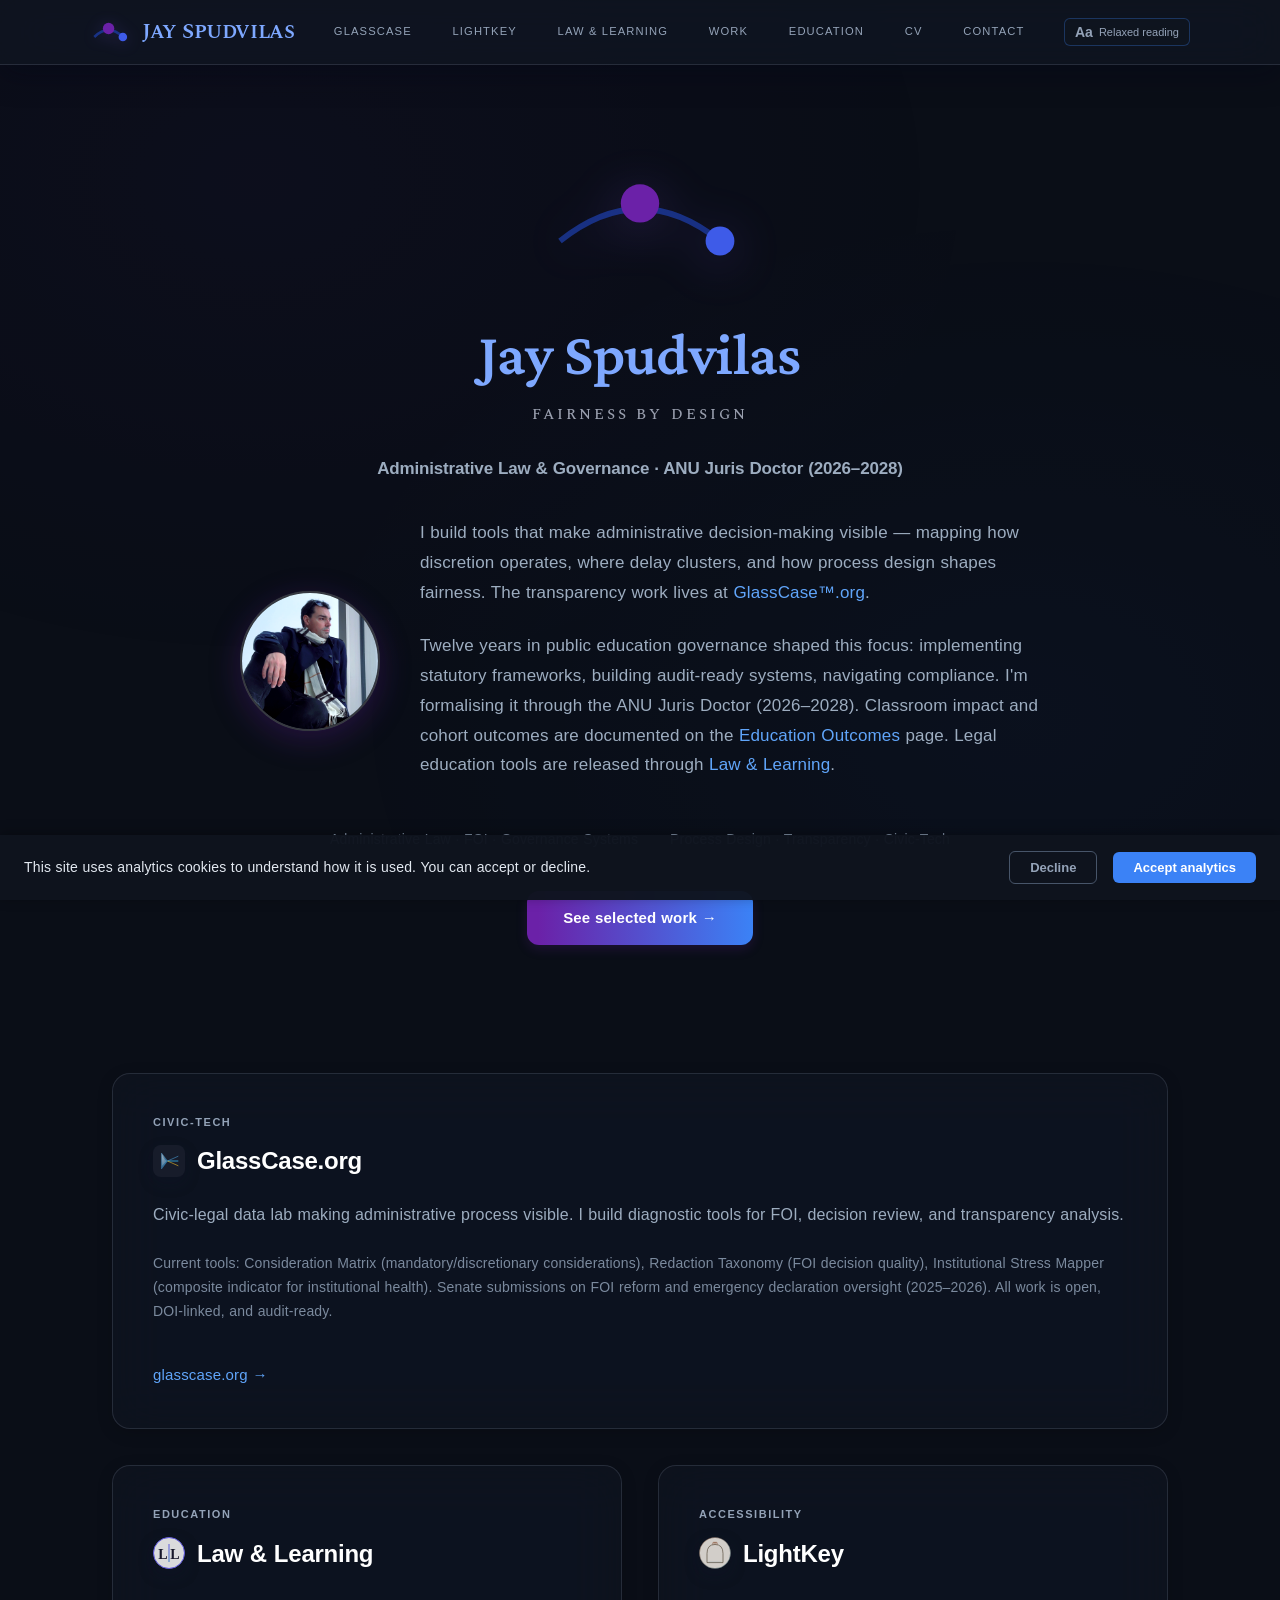
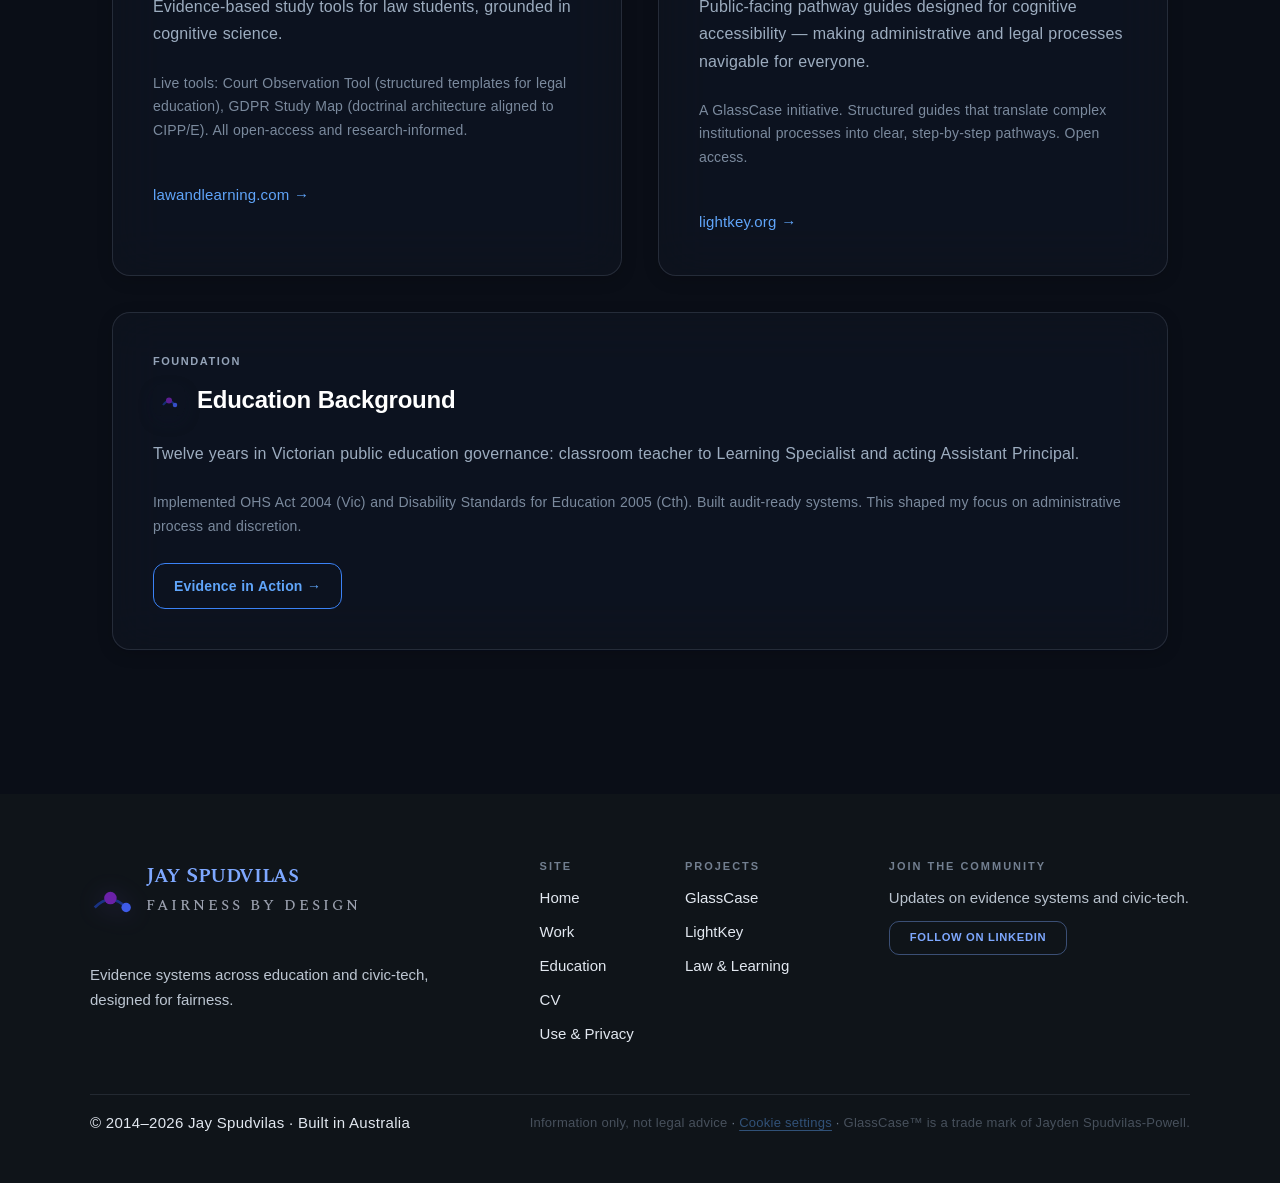
==== commit e394afbc: "Add CV to footer; add identity line to CV hero Add a CV link to the footer Site column (shared compo" ====
--- a/index.html
+++ b/index.html
@@ -1272,7 +1272,7 @@
 
 <div id="js-footer"></div>
 
-<script src="/js/components.js?v=20260521d"></script>
+<script src="/js/components.js?v=20260521e"></script>
 
 </body>
 </html>
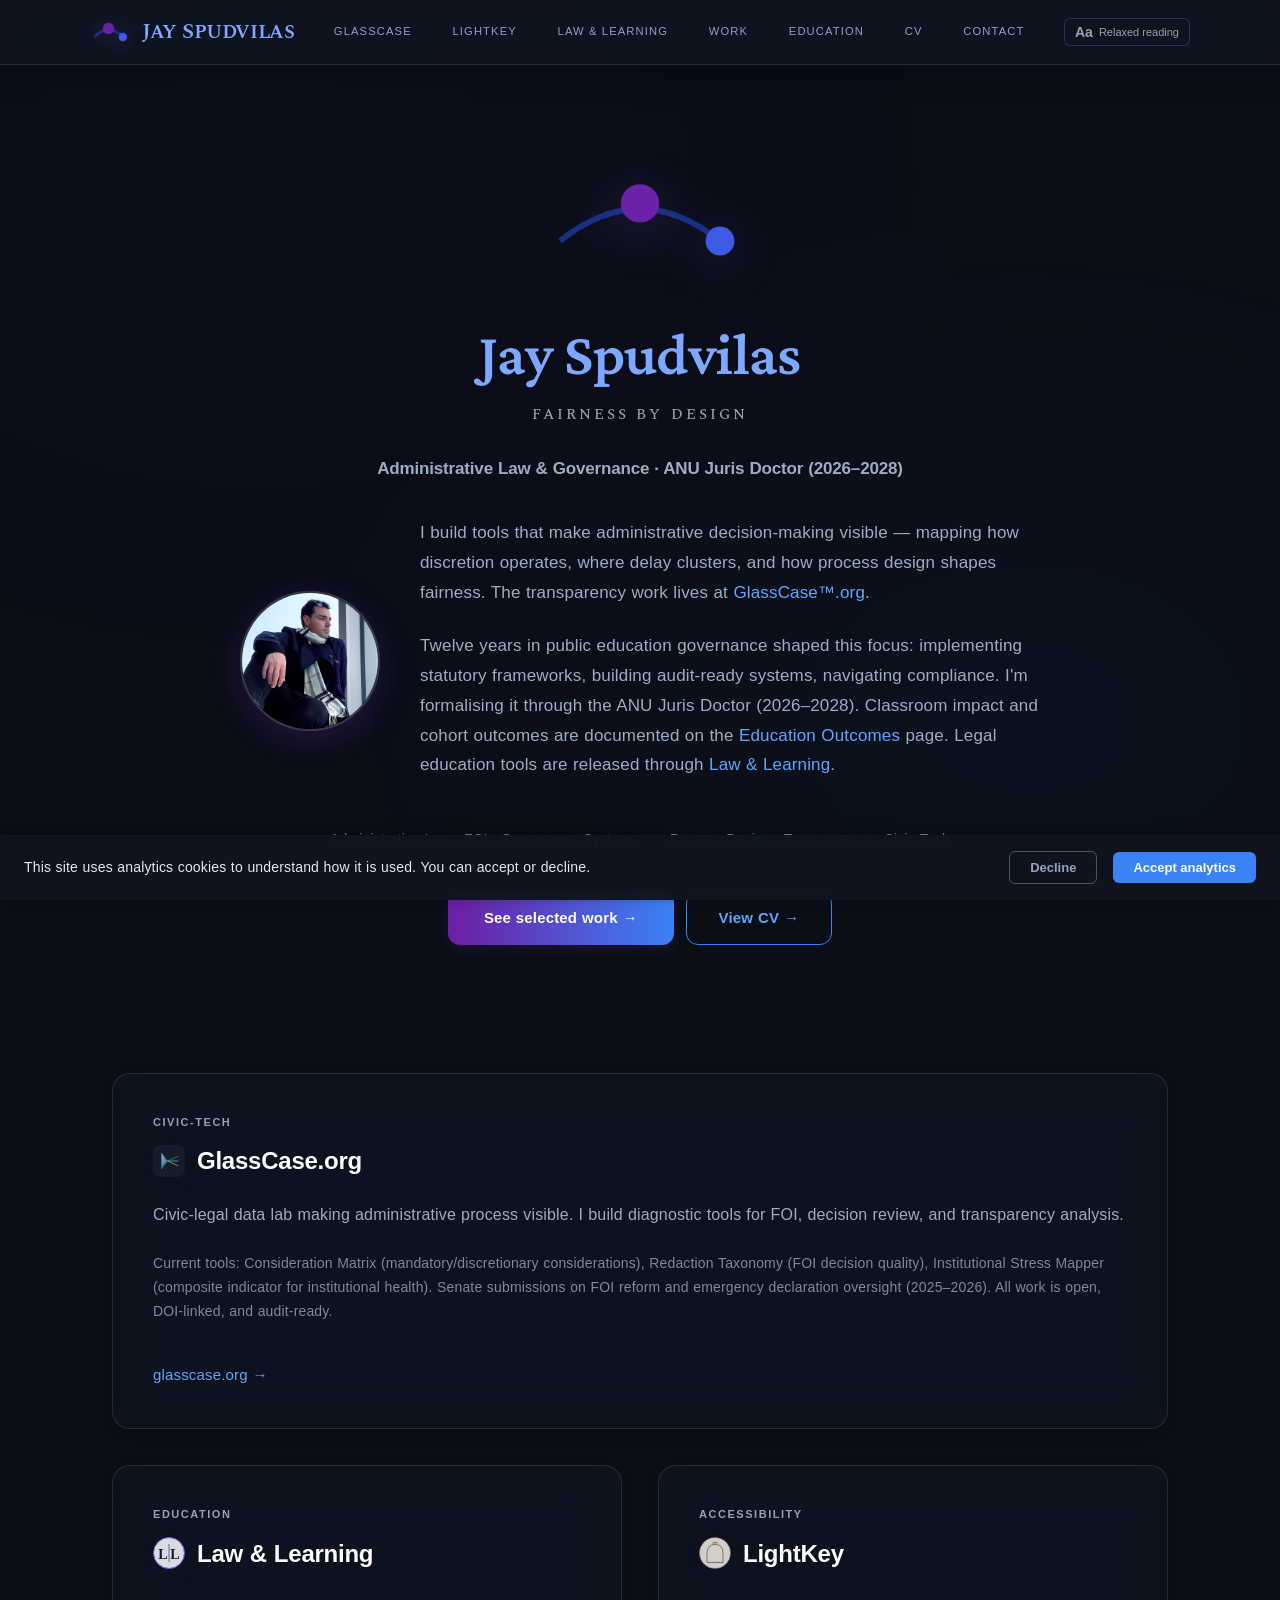
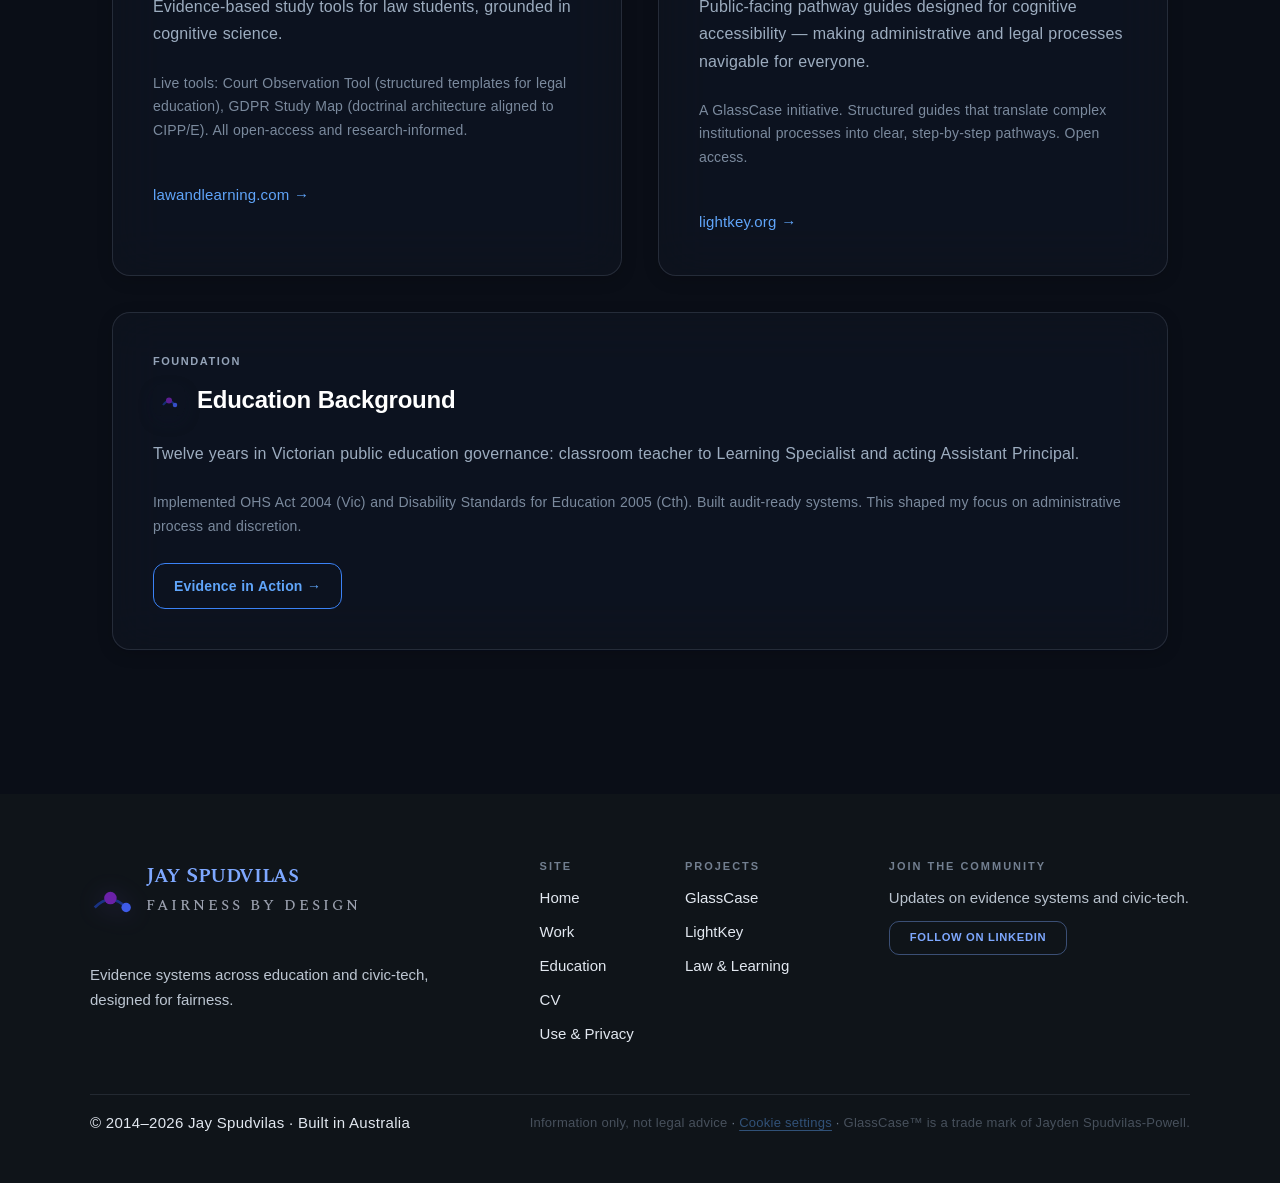
==== commit 502f6320: "Add View CV button to the homepage hero Pair a secondary "View CV →" button beside the primary "See " ====
--- a/index.html
+++ b/index.html
@@ -1185,7 +1185,10 @@
     <span>Process Design · Transparency · Civic-Tech</span>
   </div>
 
-  <a href="/work/" class="btn btn-primary">See selected work →</a>
+  <div class="btn-row" style="justify-content: center; gap: 0.75rem;">
+    <a href="/work/" class="btn btn-primary">See selected work →</a>
+    <a href="/cv/" class="btn btn-secondary">View CV →</a>
+  </div>
 
 </main>
 
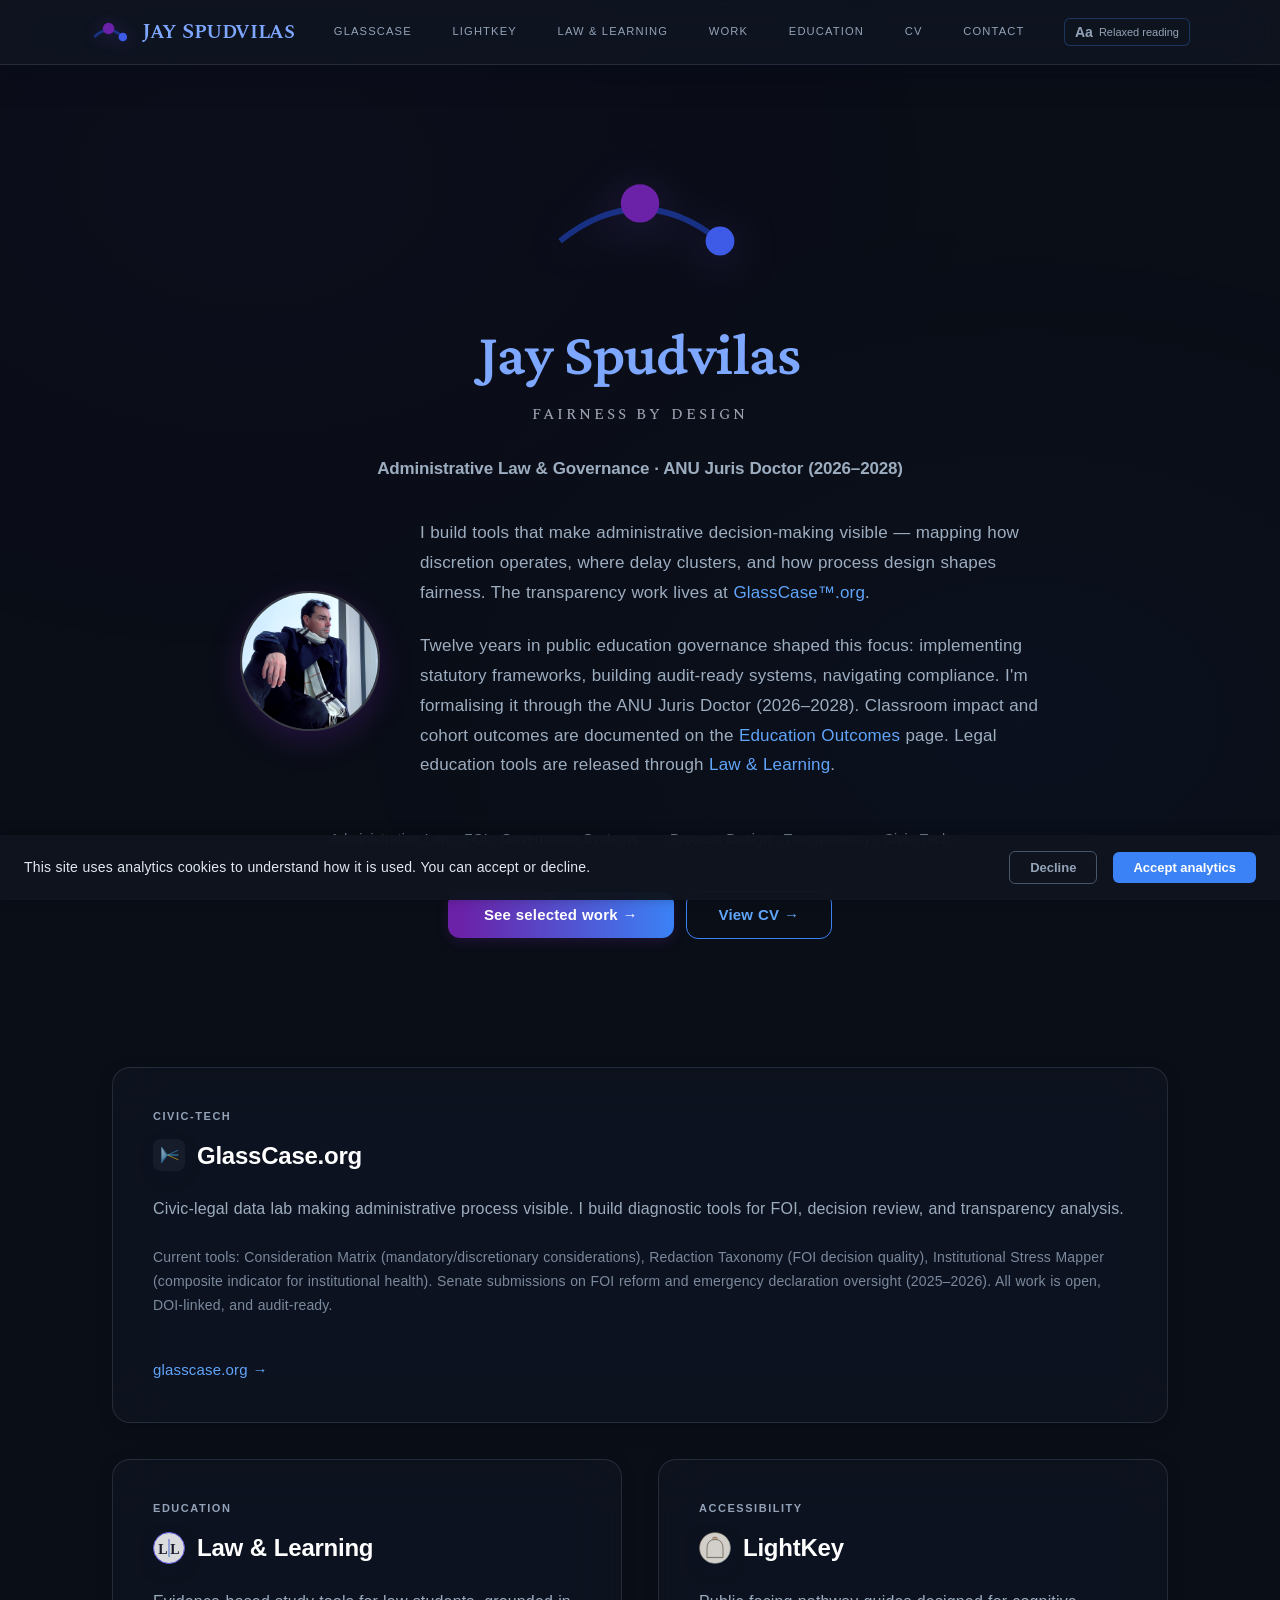
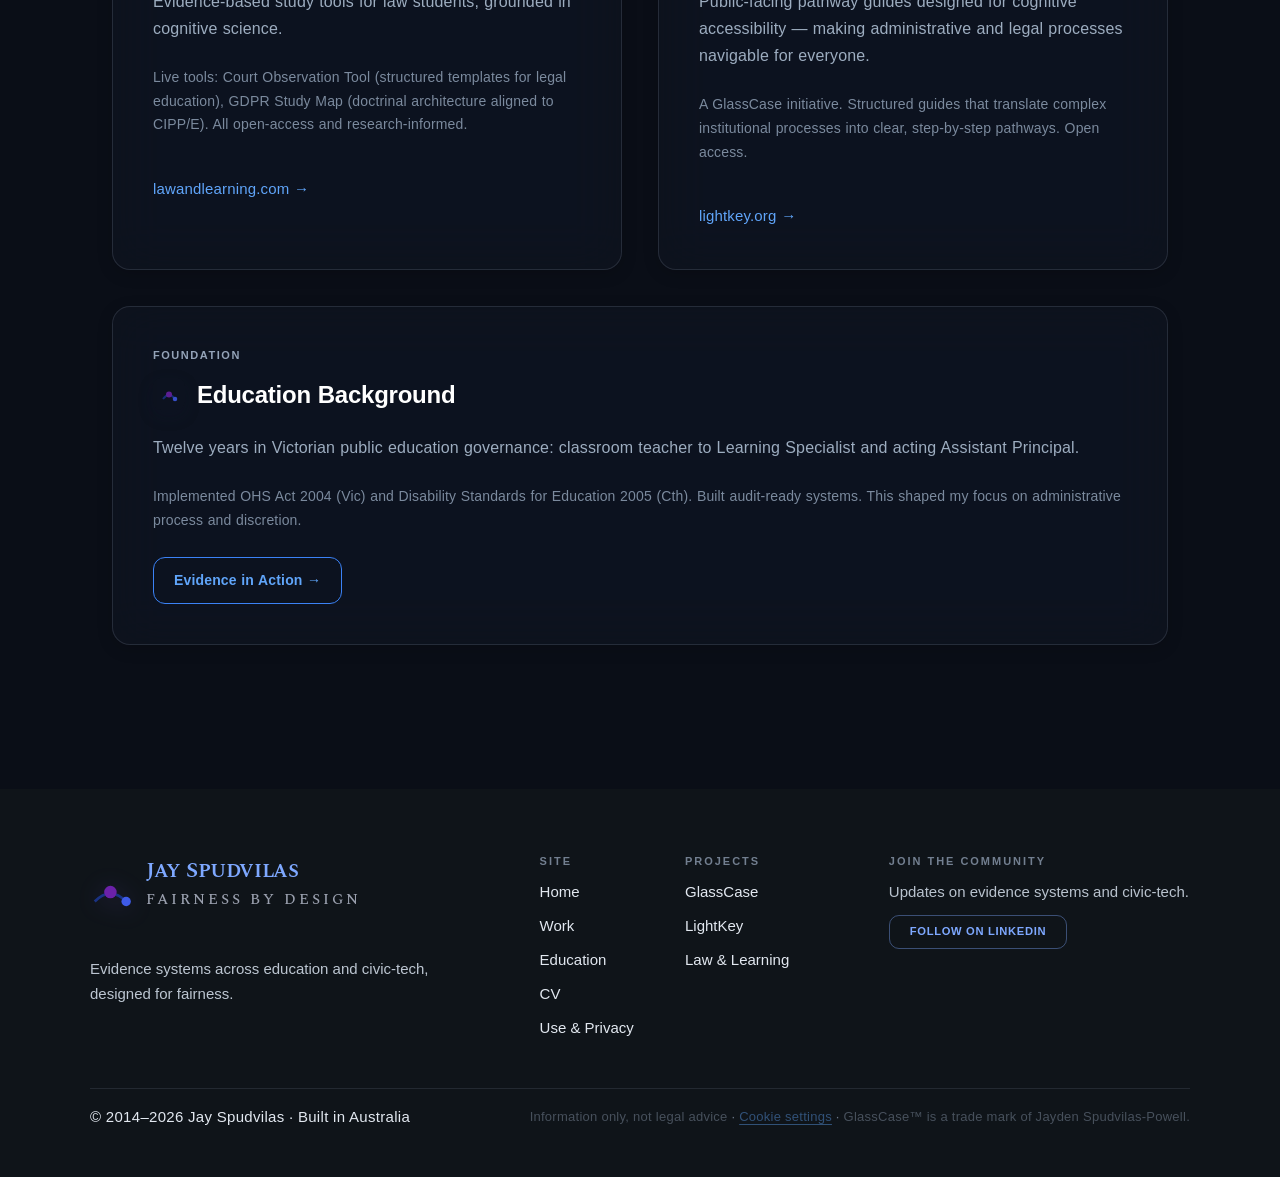
==== commit 11a9b054: "SEO and homepage button fixes Add /work/ to the sitemap (it was missing) and refresh all lastmod dat" ====
--- a/index.html
+++ b/index.html
@@ -701,7 +701,7 @@
 
     .btn {
       display: inline-block;
-      padding: 0.9375rem 2.25rem;
+      padding: 0.7rem 2.25rem;
       border-radius: 12px;
       font-weight: 600;
       font-size: 0.9375rem;
@@ -726,7 +726,7 @@
       background: transparent;
       border: 1.5px solid #3b82f6;
       color: #60a5fa;
-      padding: 0.875rem 2rem;
+      padding: 0.7rem 2rem;
     }
 
     .btn-secondary:hover {
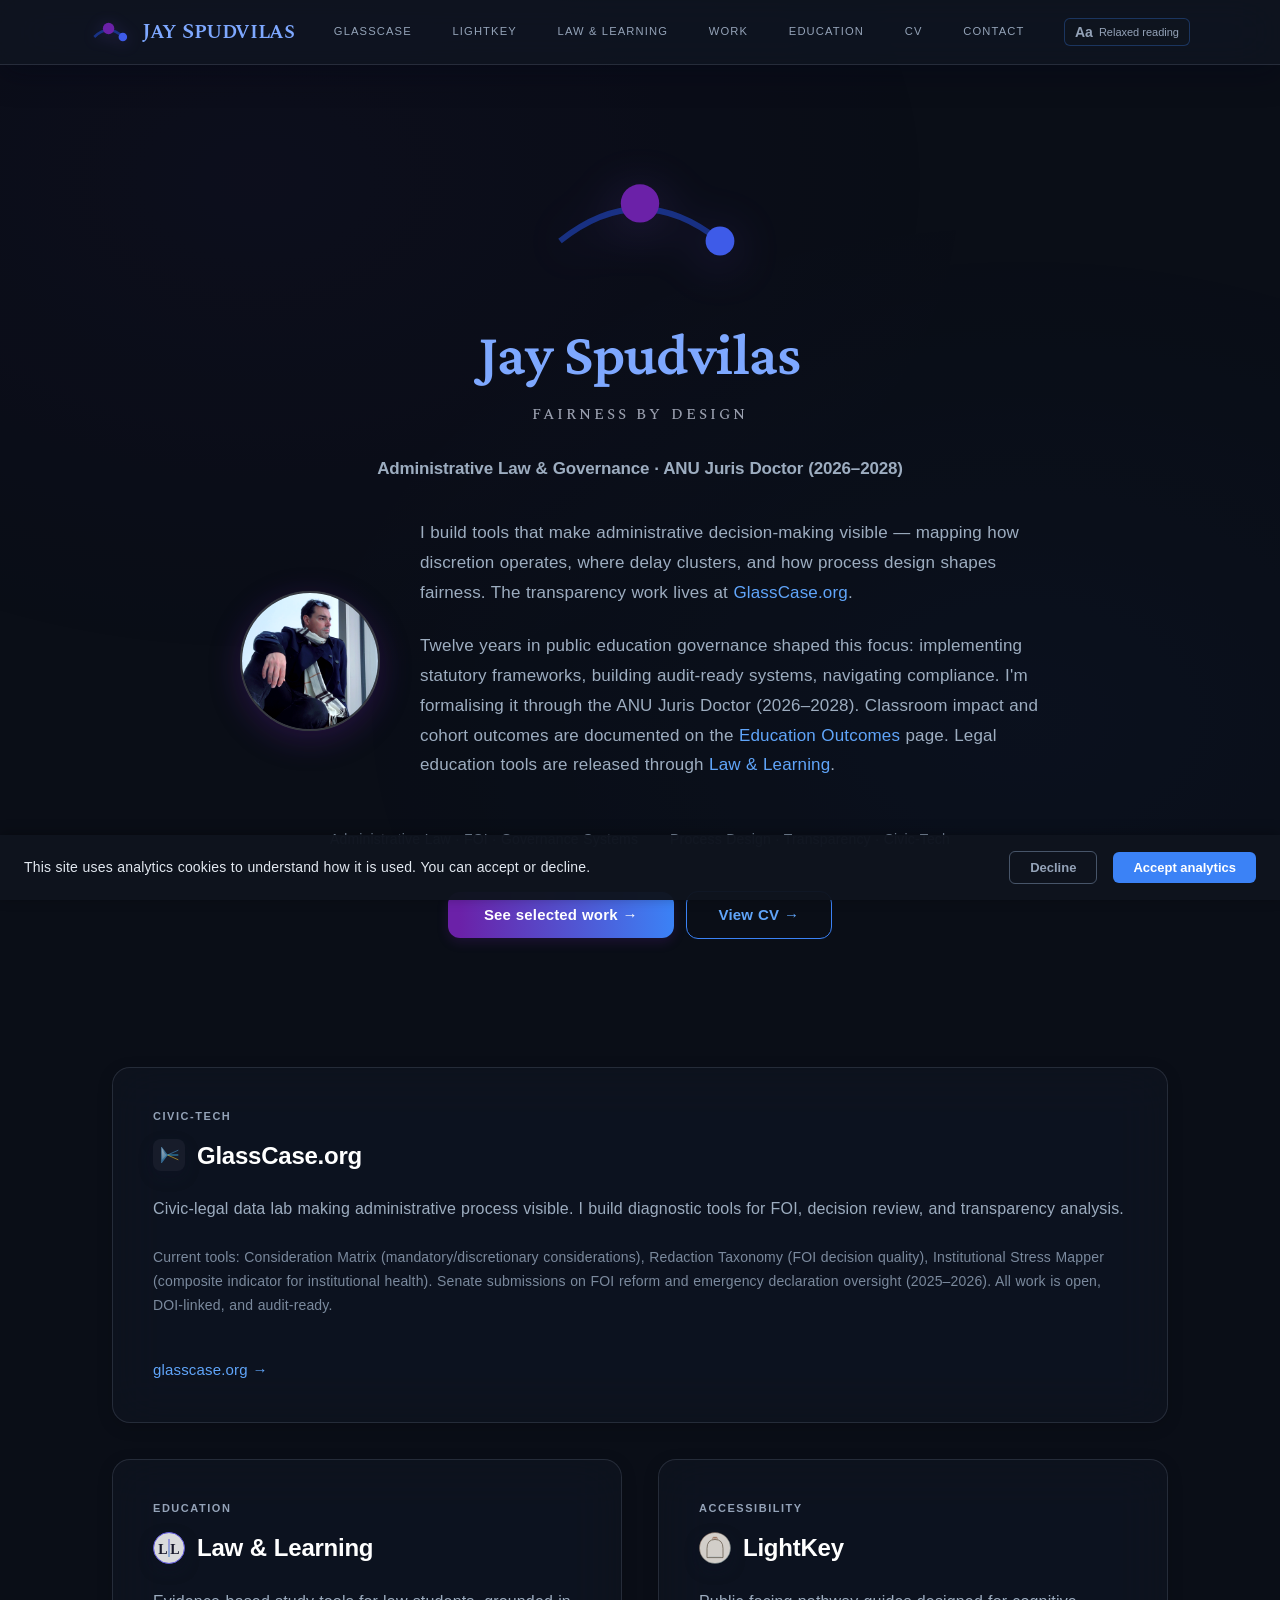
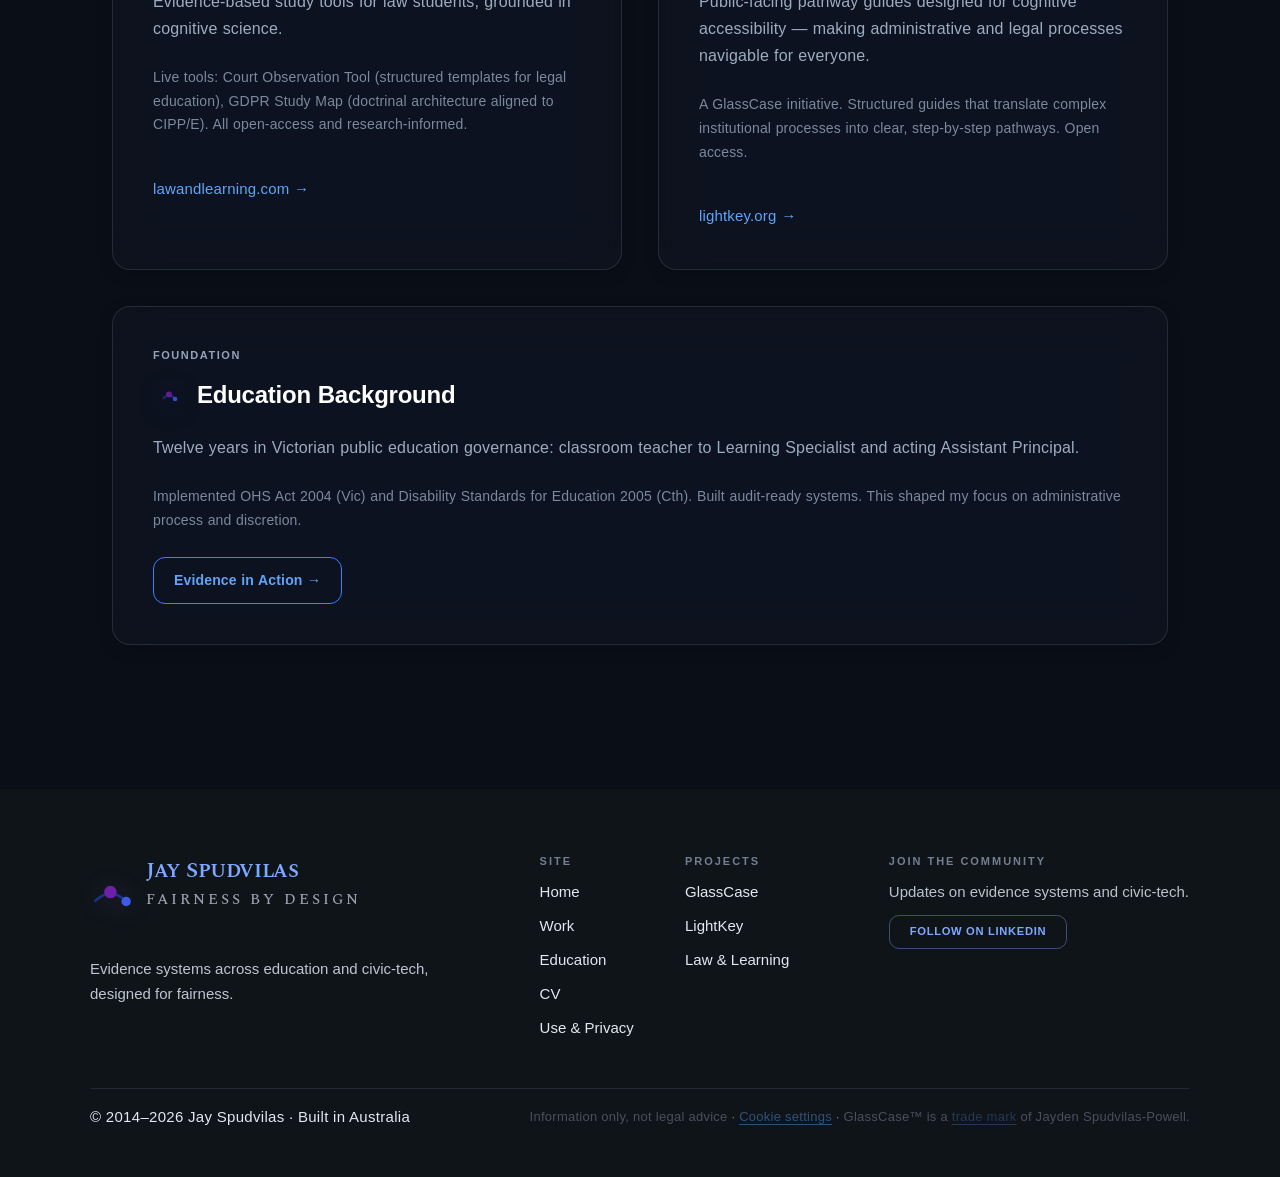
==== commit 4682b23c: "Remove the trade mark symbol from inside the GlassCase.org domain "GlassCase™.org" placed the symbol" ====
--- a/index.html
+++ b/index.html
@@ -7,7 +7,7 @@
   <title>Jay Spudvilas | Fairness by Design</title>
   <meta name="description" content="Jay Spudvilas — Administrative law and governance practitioner. Founder of GlassCase.org and Law & Learning. ANU JD (2026–2028). ORCID 0009-0000-0945-0380.">
   <meta name="keywords" content="Jay Spudvilas, Jayden Spudvilas-Powell, Jayden Leigh Spudvilas-Powell, education leadership, instructional leadership, governance, policy design, administrative law, information law, freedom of information, FOI, evidence systems, GlassCase, Law and Learning, LightKey, ANU JD, Victorian teacher, education reform, compliance systems, public sector integrity, policy implementation, regulatory compliance, legal education, legal design, accountability frameworks, Consideration Matrix, Redaction Taxonomy, Institutional Stress Mapper, Court Observation Tool">
-  <meta name="author" content="Jay Spudvilas (Jayden Spudvilas-Powell)">
+  <meta name="author" content="Jay Spudvilas, Jayden Spudvilas-Powell">
   <link rel="canonical" href="https://jayspudvilas.com/">
   <meta name="robots" content="index,follow,max-image-preview:large,max-snippet:-1,max-video-preview:-1">
   <link rel="icon" type="image/svg+xml" href="/favicon.svg">
@@ -58,36 +58,132 @@
   <script type="application/ld+json">
   {
     "@context": "https://schema.org",
-    "@type": "Person",
-    "name": "Jay Spudvilas",
-    "alternateName": ["Jayden Spudvilas-Powell", "Jayden Leigh Spudvilas-Powell"],
-    "url": "https://jayspudvilas.com/",
-    "email": "jay@jayspudvilas.com",
-    "jobTitle": "Administrative Law & Governance Practitioner",
-    "description": "Administrative law and governance practitioner. Founder of GlassCase.org (civic transparency tools) and Law & Learning. ANU JD (2026–2028). Twelve years in public education governance.",
-    "sameAs": [
-      "https://linkedin.com/in/jayspudvilas",
-      "https://orcid.org/0009-0000-0945-0380",
-      "https://github.com/nuncprotunc",
-      "https://glasscase.org/",
-      "https://lawandlearning.com/",
-      "https://lightkey.org/",
-      "https://bsky.app/profile/glasscase.org",
-      "https://substack.com/@glasscase",
-      "https://glasscase.substack.com/"
-    ],
-    "alumniOf": {
-      "@type": "EducationalOrganization",
-      "name": "Australian National University",
-      "sameAs": "https://www.anu.edu.au/"
-    },
-    "knowsAbout": ["Administrative Law", "Information Law", "Freedom of Information", "Education Policy", "Governance and Regulation", "Public Sector Integrity", "Policy Implementation", "Evidence Systems", "Instructional Leadership", "Regulatory Compliance", "Civic Technology", "Legal Education", "Legal Design", "Accountability Frameworks"]
-  }
-  </script>
-  <script type="application/ld+json">
-  {
-    "@context": "https://schema.org",
     "@graph": [
+      {
+        "@type": "Person",
+        "@id": "https://jayspudvilas.com/#person",
+        "name": "Jay Spudvilas",
+        "alternateName": ["Jayden Spudvilas-Powell", "Jayden Leigh Spudvilas-Powell"],
+        "givenName": "Jayden",
+        "familyName": "Spudvilas-Powell",
+        "url": "https://jayspudvilas.com/",
+        "email": "jay@jayspudvilas.com",
+        "jobTitle": "Public-sector governance and legal-design practitioner",
+        "description": "Administrative law and governance practitioner. Founder of GlassCase.org and Law & Learning. ANU JD (2026–2028). Twelve years in public education governance.",
+        "knowsAbout": [
+          "Administrative law",
+          "Information law",
+          "Freedom of information",
+          "Governance design",
+          "Public-sector integrity",
+          "Regulatory compliance",
+          "Legal design",
+          "Accountability frameworks",
+          "Instructional leadership"
+        ],
+        "alumniOf": [
+          { "@type": "CollegeOrUniversity", "name": "Australian National University", "alternateName": "ANU", "sameAs": "https://www.anu.edu.au/" },
+          { "@type": "CollegeOrUniversity", "name": "University of Melbourne" },
+          { "@type": "CollegeOrUniversity", "name": "Monash University" }
+        ],
+        "affiliation": { "@type": "GovernmentOrganization", "@id": "https://jayspudvilas.com/#doe-vic" },
+        "worksFor": [
+          {
+            "@type": "OrganizationRole",
+            "roleName": "Classroom Teacher & Digital Technologies Leader",
+            "startDate": "2025-01",
+            "endDate": "2026-01",
+            "worksFor": { "@type": "EducationalOrganization", "@id": "https://jayspudvilas.com/#meltonwest" }
+          },
+          {
+            "@type": "OrganizationRole",
+            "roleName": "Classroom Teacher",
+            "startDate": "2023-10",
+            "endDate": "2025-01",
+            "worksFor": { "@type": "EducationalOrganization", "@id": "https://jayspudvilas.com/#keelonith" }
+          },
+          {
+            "@type": "OrganizationRole",
+            "roleName": "Learning Specialist",
+            "startDate": "2023-01",
+            "endDate": "2023-10",
+            "worksFor": { "@type": "EducationalOrganization", "@id": "https://jayspudvilas.com/#springside" }
+          },
+          {
+            "@type": "OrganizationRole",
+            "roleName": "Learning Specialist",
+            "startDate": "2018-01",
+            "endDate": "2023-01",
+            "worksFor": { "@type": "EducationalOrganization", "@id": "https://jayspudvilas.com/#meltonwest" }
+          },
+          {
+            "@type": "OrganizationRole",
+            "roleName": "Leading Teacher",
+            "startDate": "2017-01",
+            "endDate": "2018-01",
+            "worksFor": { "@type": "EducationalOrganization", "@id": "https://jayspudvilas.com/#meltonwest" }
+          },
+          {
+            "@type": "OrganizationRole",
+            "roleName": "Classroom Teacher & STEM Coach",
+            "startDate": "2016-01",
+            "endDate": "2017-01",
+            "worksFor": { "@type": "EducationalOrganization", "@id": "https://jayspudvilas.com/#meltonwest" }
+          },
+          {
+            "@type": "OrganizationRole",
+            "roleName": "Classroom Teacher",
+            "startDate": "2014-01",
+            "endDate": "2016-01",
+            "worksFor": { "@type": "EducationalOrganization", "@id": "https://jayspudvilas.com/#tarneit" }
+          }
+        ],
+        "sameAs": [
+          "https://linkedin.com/in/jayspudvilas",
+          "https://orcid.org/0009-0000-0945-0380",
+          "https://github.com/nuncprotunc",
+          "https://glasscase.org/",
+          "https://lawandlearning.com/",
+          "https://lightkey.org/",
+          "https://bsky.app/profile/glasscase.org",
+          "https://substack.com/@glasscase",
+          "https://glasscase.substack.com/"
+        ]
+      },
+      {
+        "@type": "GovernmentOrganization",
+        "@id": "https://jayspudvilas.com/#doe-vic",
+        "name": "Department of Education (Victoria)",
+        "alternateName": "DET Victoria"
+      },
+      {
+        "@type": "EducationalOrganization",
+        "@id": "https://jayspudvilas.com/#meltonwest",
+        "name": "Melton West Primary School",
+        "parentOrganization": { "@type": "GovernmentOrganization", "@id": "https://jayspudvilas.com/#doe-vic" },
+        "address": { "@type": "PostalAddress", "addressLocality": "Melton West", "addressRegion": "VIC", "addressCountry": "AU" }
+      },
+      {
+        "@type": "EducationalOrganization",
+        "@id": "https://jayspudvilas.com/#keelonith",
+        "name": "Keelonith Primary School",
+        "parentOrganization": { "@type": "GovernmentOrganization", "@id": "https://jayspudvilas.com/#doe-vic" },
+        "address": { "@type": "PostalAddress", "addressLocality": "Greenvale", "addressRegion": "VIC", "addressCountry": "AU" }
+      },
+      {
+        "@type": "EducationalOrganization",
+        "@id": "https://jayspudvilas.com/#springside",
+        "name": "Springside Primary School",
+        "parentOrganization": { "@type": "GovernmentOrganization", "@id": "https://jayspudvilas.com/#doe-vic" },
+        "address": { "@type": "PostalAddress", "addressLocality": "Caroline Springs", "addressRegion": "VIC", "addressCountry": "AU" }
+      },
+      {
+        "@type": "EducationalOrganization",
+        "@id": "https://jayspudvilas.com/#tarneit",
+        "name": "Tarneit P-9 College",
+        "parentOrganization": { "@type": "GovernmentOrganization", "@id": "https://jayspudvilas.com/#doe-vic" },
+        "address": { "@type": "PostalAddress", "addressLocality": "Tarneit", "addressRegion": "VIC", "addressCountry": "AU" }
+      },
       {
         "@type": "WebSite",
         "@id": "https://jayspudvilas.com/#website",
@@ -101,16 +197,9 @@
         "url": "https://jayspudvilas.com/",
         "name": "Jay Spudvilas | Fairness by Design",
         "description": "Jay Spudvilas (Jayden Spudvilas-Powell) — administrative law and governance practitioner. Founder of GlassCase and Law & Learning.",
-        "isPartOf": {
-          "@id": "https://jayspudvilas.com/#website"
-        },
+        "isPartOf": { "@type": "WebSite", "@id": "https://jayspudvilas.com/#website" },
         "inLanguage": "en-AU",
-        "about": {
-          "@type": "Person",
-          "name": "Jay Spudvilas",
-          "alternateName": ["Jayden Spudvilas-Powell", "Jayden Leigh Spudvilas-Powell"],
-          "url": "https://jayspudvilas.com/"
-        }
+        "about": { "@type": "Person", "@id": "https://jayspudvilas.com/#person" }
       }
     ]
   }
@@ -1168,10 +1257,10 @@
   <p class="hero-subtitle">Administrative Law &amp; Governance · ANU Juris Doctor (2026–2028)</p>
 
   <div class="hero-bio">
-    <img src="/portrait.png" alt="Jay Spudvilas" class="hero-portrait" loading="eager" decoding="async">
+    <img src="/portrait.png" alt="Jay Spudvilas (Jayden Spudvilas-Powell), public-sector governance and legal-design practitioner" title="Jay Spudvilas — Governance Practitioner & ANU JD Candidate" class="hero-portrait" loading="eager" decoding="async">
     <div class="hero-bio-text">
   <p class="hero-description">
-    I build tools that make administrative decision-making visible — mapping how discretion operates, where delay clusters, and how process design shapes fairness. The transparency work lives at <a href="https://glasscase.org">GlassCase™.org</a>.
+    I build tools that make administrative decision-making visible — mapping how discretion operates, where delay clusters, and how process design shapes fairness. The transparency work lives at <a href="https://glasscase.org">GlassCase.org</a>.
   </p>
   
   <p class="hero-description">
@@ -1273,7 +1362,7 @@
   </div>
 </section>
 
-<div id="js-footer"></div>
+<div id="js-footer"><noscript><nav aria-label="Site links"><a href="/">Home</a> · <a href="/work/">Work</a> · <a href="/education/">Education</a> · <a href="/cv/">CV</a> · <a href="/legal/">Use &amp; Privacy</a></nav></noscript></div>
 
 <script src="/js/components.js?v=20260521e"></script>
 
